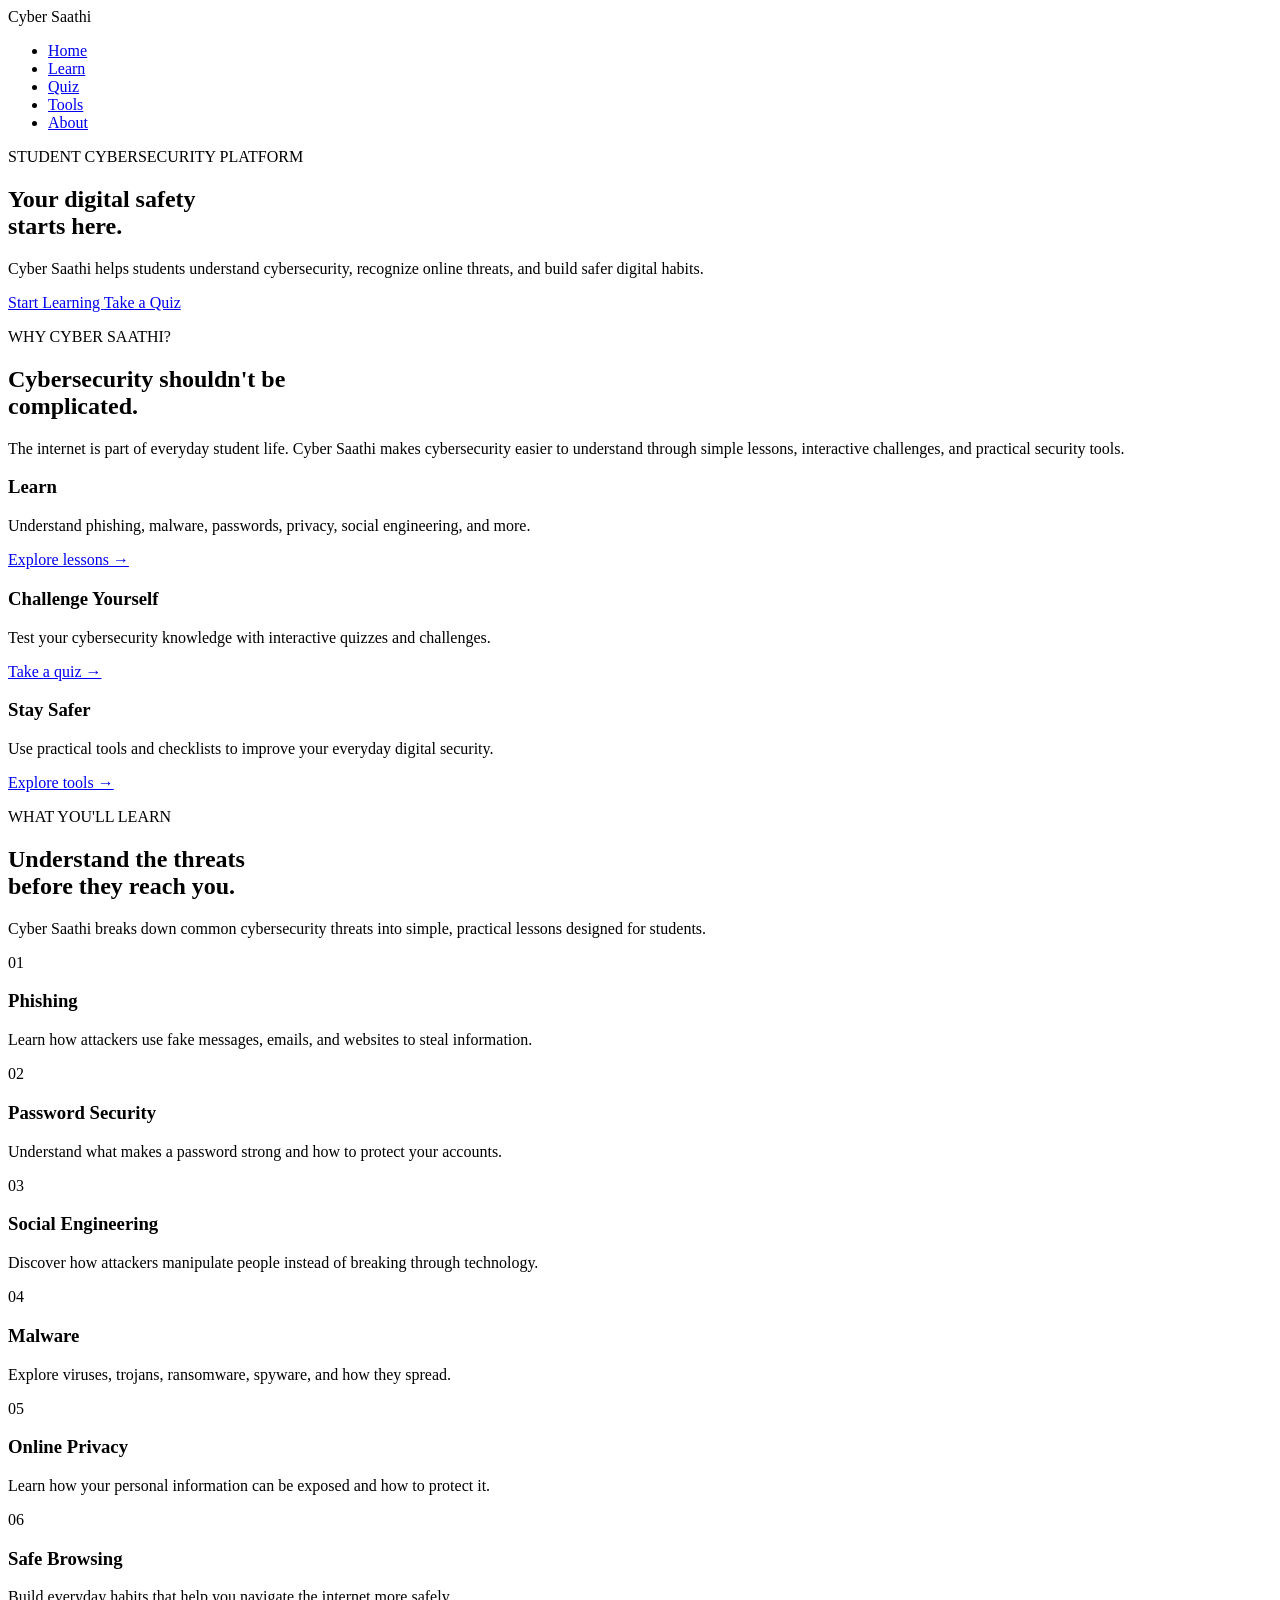
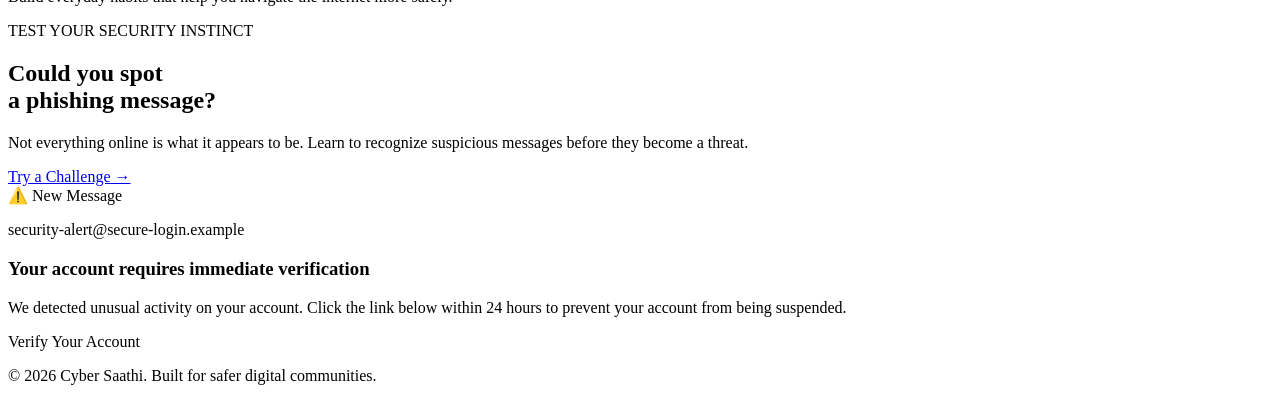
==== index.html @ 4c9f2c97 "Add files via upload" ====
<!DOCTYPE html>
<html lang="en">
<head>
    <meta charset="UTF-8">
    <meta name="viewport" content="width=device-width, initial-scale=1.0">

    <title>Cyber Saathi | Learn. Protect. Connect.</title>

    <link rel="stylesheet" href="css/style.css">
</head>

<body>

    <!-- Navigation -->
    <header>
        <nav>
            <div class="logo">Cyber Saathi</div>

            <ul>
                <li><a href="index.html">Home</a></li>
                <li><a href="learn.html">Learn</a></li>
                <li><a href="quiz.html">Quiz</a></li>
                <li><a href="tools.html">Tools</a></li>
                <li><a href="about.html">About</a></li>
            </ul>
        </nav>
    </header>


    <!-- Hero Section -->
    <main>

        <section class="hero">

            <div class="hero-content">

                <p class="eyebrow">STUDENT CYBERSECURITY PLATFORM</p>

                <h1>
                    Your digital safety<br>
                    starts <span>here.</span>
                </h1>

                <p class="hero-text">
                    Cyber Saathi helps students understand cybersecurity,
                    recognize online threats, and build safer digital habits.
                </p>

                <div class="hero-buttons">
                    <a href="learn.html" class="btn primary-btn">
                        Start Learning
                    </a>

                    <a href="quiz.html" class="btn secondary-btn">
                        Take a Quiz
                    </a>
                </div>

            </div>

        </section>


        <!-- Introduction -->
        <section class="intro">

            <p class="section-label">WHY CYBER SAATHI?</p>

            <h2>
                Cybersecurity shouldn't be<br>
                complicated.
            </h2>

            <p>
                The internet is part of everyday student life.
                Cyber Saathi makes cybersecurity easier to understand
                through simple lessons, interactive challenges, and
                practical security tools.
            </p>

        </section>


        <!-- Feature Cards -->
        <section class="features">

            <div class="feature-card">
                <h3>Learn</h3>
                <p>
                    Understand phishing, malware, passwords,
                    privacy, social engineering, and more.
                </p>
                <a href="learn.html">Explore lessons →</a>
            </div>

            <div class="feature-card">
                <h3>Challenge Yourself</h3>
                <p>
                    Test your cybersecurity knowledge with
                    interactive quizzes and challenges.
                </p>
                <a href="quiz.html">Take a quiz →</a>
            </div>

            <div class="feature-card">
                <h3>Stay Safer</h3>
                <p>
                    Use practical tools and checklists to
                    improve your everyday digital security.
                </p>
                <a href="tools.html">Explore tools →</a>
            </div>

        </section>
                <!-- What You'll Learn -->
        <section class="learning-section">

            <div class="learning-heading">
                <p class="section-label">WHAT YOU'LL LEARN</p>

                <h2>
                    Understand the threats<br>
                    before they reach you.
                </h2>

                <p>
                    Cyber Saathi breaks down common cybersecurity
                    threats into simple, practical lessons designed
                    for students.
                </p>
            </div>


            <div class="learning-grid">

                <div class="learning-card">
                    <span>01</span>
                    <h3>Phishing</h3>
                    <p>
                        Learn how attackers use fake messages,
                        emails, and websites to steal information.
                    </p>
                </div>

                <div class="learning-card">
                    <span>02</span>
                    <h3>Password Security</h3>
                    <p>
                        Understand what makes a password strong
                        and how to protect your accounts.
                    </p>
                </div>

                <div class="learning-card">
                    <span>03</span>
                    <h3>Social Engineering</h3>
                    <p>
                        Discover how attackers manipulate people
                        instead of breaking through technology.
                    </p>
                </div>

                <div class="learning-card">
                    <span>04</span>
                    <h3>Malware</h3>
                    <p>
                        Explore viruses, trojans, ransomware,
                        spyware, and how they spread.
                    </p>
                </div>

                <div class="learning-card">
                    <span>05</span>
                    <h3>Online Privacy</h3>
                    <p>
                        Learn how your personal information can
                        be exposed and how to protect it.
                    </p>
                </div>

                <div class="learning-card">
                    <span>06</span>
                    <h3>Safe Browsing</h3>
                    <p>
                        Build everyday habits that help you
                        navigate the internet more safely.
                    </p>
                </div>

            </div>

        </section>
                <!-- Security Challenge Preview -->
        <section class="challenge-section">

            <div class="challenge-content">

                <p class="section-label">TEST YOUR SECURITY INSTINCT</p>

                <h2>
                    Could you spot<br>
                    a phishing message?
                </h2>

                <p>
                    Not everything online is what it appears to be.
                    Learn to recognize suspicious messages before
                    they become a threat.
                </p>

                <a href="quiz.html" class="btn primary-btn">
                    Try a Challenge →
                </a>

            </div>


            <div class="message-card">

                <div class="message-header">
                    <span>⚠️</span>
                    <span>New Message</span>
                </div>

                <div class="message-body">

                    <p class="message-sender">
                        security-alert@secure-login.example
                    </p>

                    <h3>
                        Your account requires immediate verification
                    </h3>

                    <p>
                        We detected unusual activity on your account.
                        Click the link below within 24 hours to prevent
                        your account from being suspended.
                    </p>

                    <div class="fake-link">
                        Verify Your Account
                    </div>

                </div>

            </div>

        </section>

    </main>


    <!-- Footer -->
    <footer>
        <p>© 2026 Cyber Saathi. Built for safer digital communities.</p>
    </footer>

</body>
</html>
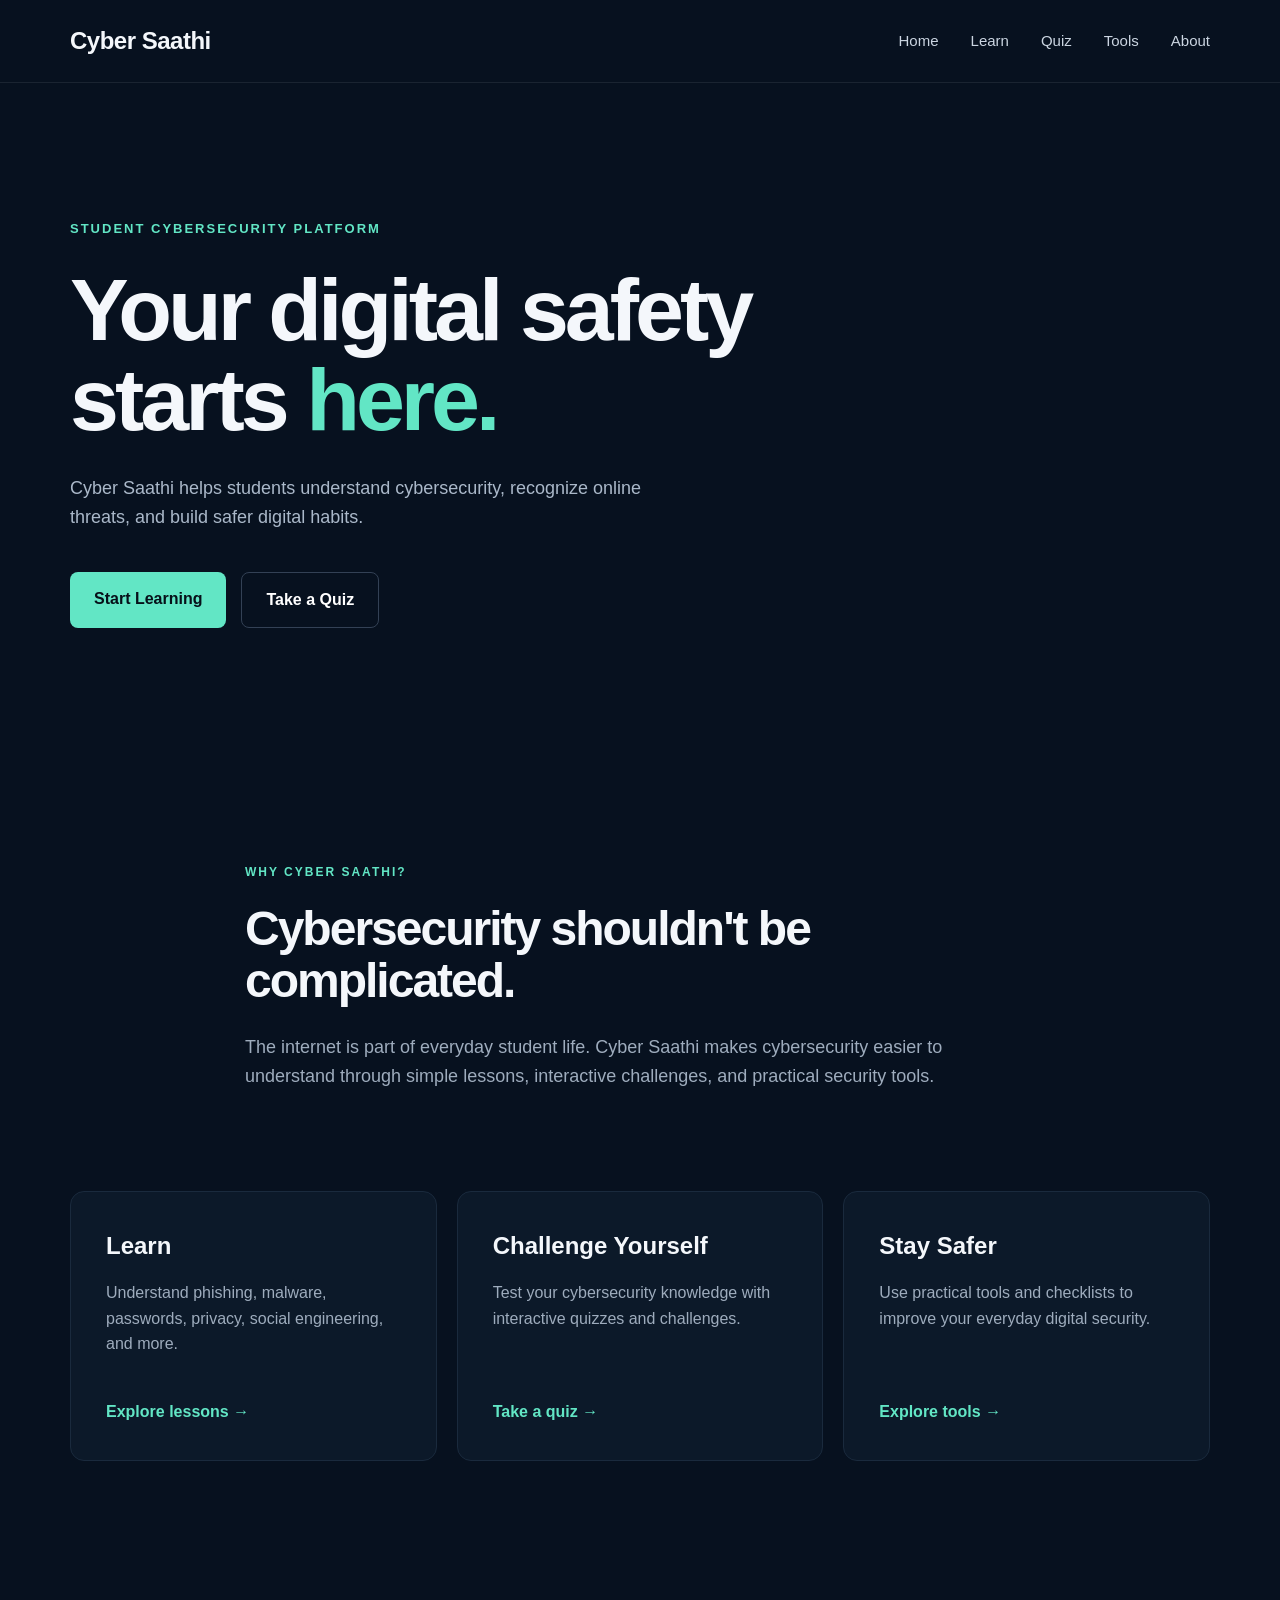
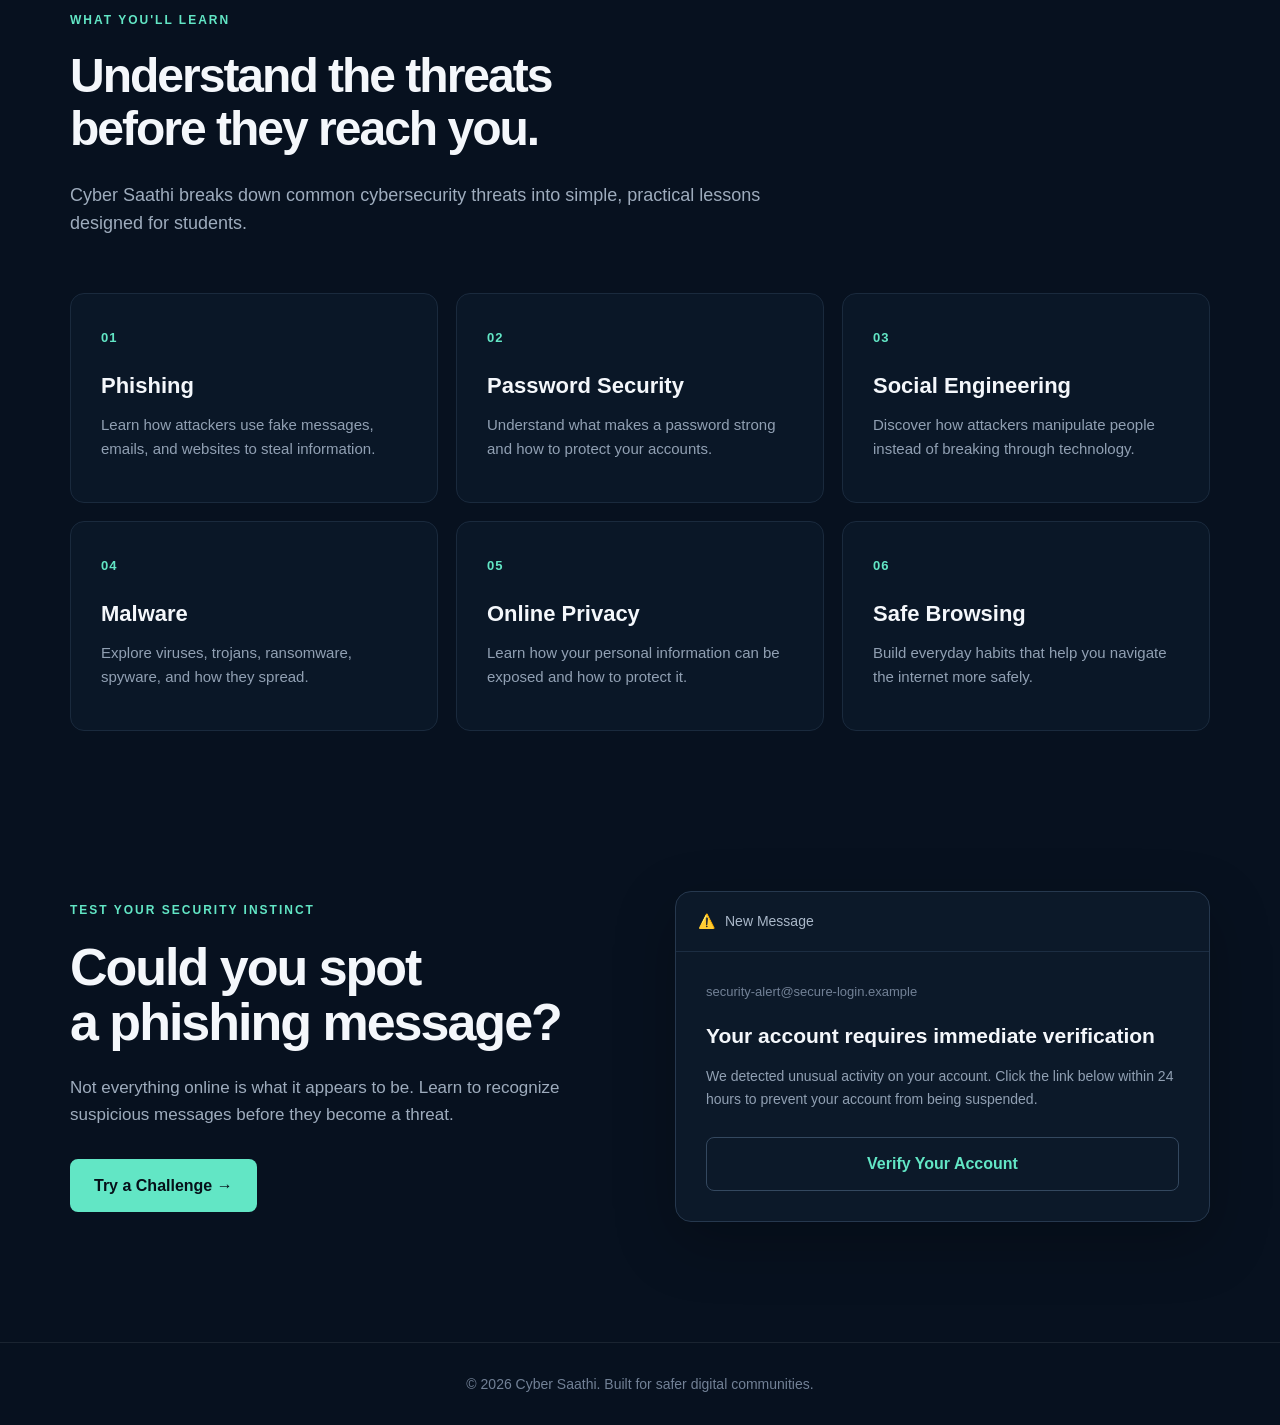
==== commit 920107e8: "Fix HTML encoding issues in index.html" ====
--- a/index.html
+++ b/index.html
@@ -6,7 +6,7 @@
 
     <title>Cyber Saathi | Learn. Protect. Connect.</title>
 
-    <link rel="stylesheet" href="css/style.css">
+    <link rel="stylesheet" href="style.css">
 </head>
 
 <body>
@@ -257,4 +257,4 @@
     </footer>
 
 </body>
-</html>+</html>
--- a/style.css
+++ b/style.css
@@ -0,0 +1,2352 @@
+/* ========================================
+   CYBER SAATHI - MAIN STYLES
+   ======================================== */
+
+/* ---------- General ---------- */
+
+* {
+    margin: 0;
+    padding: 0;
+    box-sizing: border-box;
+}
+
+html {
+    scroll-behavior: smooth;
+}
+
+body {
+    font-family: Arial, Helvetica, sans-serif;
+    background: #07111f;
+    color: #f4f7fb;
+    line-height: 1.6;
+}
+
+
+/* ---------- Navigation ---------- */
+
+header {
+    width: 100%;
+    border-bottom: 1px solid rgba(255, 255, 255, 0.08);
+}
+
+nav {
+    max-width: 1200px;
+    margin: auto;
+    padding: 22px 30px;
+
+    display: flex;
+    justify-content: space-between;
+    align-items: center;
+}
+
+.logo {
+    font-size: 24px;
+    font-weight: 700;
+    letter-spacing: -0.5px;
+}
+
+nav ul {
+    list-style: none;
+    display: flex;
+    gap: 32px;
+}
+
+nav a {
+    color: #cbd5e1;
+    text-decoration: none;
+    font-size: 15px;
+    transition: 0.3s;
+}
+
+nav a:hover {
+    color: #ffffff;
+}
+
+
+/* ---------- Hero ---------- */
+
+.hero {
+    min-height: 680px;
+
+    display: flex;
+    align-items: center;
+
+    max-width: 1200px;
+    margin: auto;
+    padding: 80px 30px;
+}
+
+.hero-content {
+    max-width: 760px;
+}
+
+.eyebrow {
+    color: #62e6c5;
+    font-size: 13px;
+    font-weight: 700;
+    letter-spacing: 2px;
+    margin-bottom: 25px;
+}
+
+.hero h1 {
+    font-size: clamp(52px, 7vw, 88px);
+    line-height: 1.02;
+    letter-spacing: -4px;
+    margin-bottom: 30px;
+}
+
+.hero h1 span {
+    color: #62e6c5;
+}
+
+.hero-text {
+    max-width: 600px;
+    color: #aab8c9;
+    font-size: 18px;
+    margin-bottom: 40px;
+}
+
+
+/* ---------- Buttons ---------- */
+
+.hero-buttons {
+    display: flex;
+    gap: 15px;
+    flex-wrap: wrap;
+}
+
+.btn {
+    display: inline-block;
+    padding: 14px 24px;
+    border-radius: 8px;
+
+    text-decoration: none;
+    font-weight: 600;
+    transition: 0.3s;
+}
+
+.primary-btn {
+    background: #62e6c5;
+    color: #061019;
+}
+
+.primary-btn:hover {
+    transform: translateY(-2px);
+    opacity: 0.9;
+}
+
+.secondary-btn {
+    border: 1px solid #334155;
+    color: #ffffff;
+}
+
+.secondary-btn:hover {
+    background: #101e31;
+}
+
+
+/* ---------- Introduction ---------- */
+
+.intro {
+    max-width: 850px;
+    margin: auto;
+    padding: 100px 30px 70px;
+}
+
+.section-label {
+    color: #62e6c5;
+    font-size: 12px;
+    font-weight: 700;
+    letter-spacing: 2px;
+    margin-bottom: 20px;
+}
+
+.intro h2 {
+    font-size: 48px;
+    line-height: 1.1;
+    letter-spacing: -2px;
+    margin-bottom: 25px;
+}
+
+.intro > p:last-child {
+    color: #9eacbd;
+    font-size: 18px;
+    max-width: 700px;
+}
+
+
+/* ---------- Feature Cards ---------- */
+
+.features {
+    max-width: 1200px;
+    margin: auto;
+    padding: 30px 30px 110px;
+
+    display: grid;
+    grid-template-columns: repeat(3, 1fr);
+    gap: 20px;
+}
+
+.feature-card {
+    background: #0c1929;
+    border: 1px solid #1a2a3d;
+
+    padding: 35px;
+    min-height: 270px;
+
+    border-radius: 14px;
+
+    display: flex;
+    flex-direction: column;
+}
+
+.feature-card h3 {
+    font-size: 24px;
+    margin-bottom: 15px;
+}
+
+.feature-card p {
+    color: #9eacbd;
+    margin-bottom: 25px;
+}
+
+.feature-card a {
+    color: #62e6c5;
+    text-decoration: none;
+    font-weight: 600;
+
+    margin-top: auto;
+}
+
+.feature-card:hover {
+    border-color: #62e6c5;
+    transform: translateY(-4px);
+    transition: 0.3s;
+}
+
+
+/* ---------- Footer ---------- */
+
+footer {
+    border-top: 1px solid rgba(255, 255, 255, 0.08);
+
+    text-align: center;
+
+    padding: 30px;
+
+    color: #728196;
+    font-size: 14px;
+}
+
+
+/* ---------- Mobile ---------- */
+
+@media (max-width: 800px) {
+
+    nav {
+        flex-direction: column;
+        gap: 20px;
+    }
+
+    nav ul {
+        gap: 18px;
+        flex-wrap: wrap;
+        justify-content: center;
+    }
+
+    .hero {
+        min-height: auto;
+        padding-top: 90px;
+        padding-bottom: 90px;
+    }
+
+    .hero h1 {
+        font-size: 55px;
+        letter-spacing: -2px;
+    }
+
+    .features {
+        grid-template-columns: 1fr;
+    }
+
+    .intro h2 {
+        font-size: 38px;
+    }
+}
+/* ---------- What You'll Learn ---------- */
+
+.learning-section {
+    max-width: 1200px;
+    margin: auto;
+    padding: 40px 30px 120px;
+}
+
+.learning-heading {
+    max-width: 700px;
+    margin-bottom: 55px;
+}
+
+.learning-heading h2 {
+    font-size: 48px;
+    line-height: 1.1;
+    letter-spacing: -2px;
+    margin-bottom: 25px;
+}
+
+.learning-heading > p:last-child {
+    color: #9eacbd;
+    font-size: 18px;
+}
+
+.learning-grid {
+    display: grid;
+    grid-template-columns: repeat(3, 1fr);
+    gap: 18px;
+}
+
+.learning-card {
+    padding: 30px;
+
+    background: #0a1727;
+    border: 1px solid #1a2a3d;
+    border-radius: 14px;
+
+    min-height: 210px;
+
+    transition: 0.3s;
+}
+
+.learning-card:hover {
+    transform: translateY(-4px);
+    border-color: #62e6c5;
+}
+
+.learning-card span {
+    color: #62e6c5;
+    font-size: 13px;
+    font-weight: 700;
+    letter-spacing: 1px;
+}
+
+.learning-card h3 {
+    font-size: 22px;
+    margin: 18px 0 10px;
+}
+
+.learning-card p {
+    color: #91a0b3;
+    font-size: 15px;
+}
+
+
+/* ---------- Learning Cards Mobile ---------- */
+
+@media (max-width: 800px) {
+
+    .learning-grid {
+        grid-template-columns: 1fr;
+    }
+
+    .learning-heading h2 {
+        font-size: 38px;
+    }
+
+}
+/* ---------- Security Challenge ---------- */
+
+.challenge-section {
+    max-width: 1200px;
+    margin: auto;
+    padding: 40px 30px 120px;
+
+    display: grid;
+    grid-template-columns: 1fr 1fr;
+    gap: 70px;
+
+    align-items: center;
+}
+
+.challenge-content {
+    max-width: 520px;
+}
+
+.challenge-content h2 {
+    font-size: 52px;
+    line-height: 1.05;
+    letter-spacing: -2px;
+    margin-bottom: 25px;
+}
+
+.challenge-content > p:not(.section-label) {
+    color: #9eacbd;
+    font-size: 17px;
+    margin-bottom: 30px;
+}
+
+
+/* Fake message */
+
+.message-card {
+    background: #0c1929;
+    border: 1px solid #26384e;
+    border-radius: 16px;
+
+    overflow: hidden;
+
+    box-shadow: 0 20px 60px rgba(0, 0, 0, 0.25);
+}
+
+.message-header {
+    padding: 18px 22px;
+
+    display: flex;
+    gap: 10px;
+    align-items: center;
+
+    border-bottom: 1px solid #1c2d42;
+
+    color: #aab8c9;
+    font-size: 14px;
+}
+
+.message-body {
+    padding: 30px;
+}
+
+.message-sender {
+    color: #728196;
+    font-size: 13px;
+    margin-bottom: 20px;
+}
+
+.message-body h3 {
+    font-size: 21px;
+    line-height: 1.3;
+    margin-bottom: 15px;
+}
+
+.message-body > p:not(.message-sender) {
+    color: #91a0b3;
+    font-size: 14px;
+    line-height: 1.7;
+}
+
+.fake-link {
+    margin-top: 25px;
+
+    padding: 13px 18px;
+
+    border: 1px solid #34485f;
+    border-radius: 8px;
+
+    color: #62e6c5;
+    text-align: center;
+    font-weight: 600;
+}
+
+
+/* ---------- Challenge Mobile ---------- */
+
+@media (max-width: 800px) {
+
+    .challenge-section {
+        grid-template-columns: 1fr;
+        gap: 40px;
+    }
+
+    .challenge-content h2 {
+        font-size: 40px;
+    }
+
+}
+/* ========================================
+   LEARN PAGE
+   ======================================== */
+
+.learn-hero {
+    max-width: 1000px;
+    margin: auto;
+    padding: 110px 30px 80px;
+}
+
+.learn-hero h1 {
+    font-size: clamp(55px, 7vw, 82px);
+    line-height: 1.02;
+    letter-spacing: -4px;
+    margin-bottom: 30px;
+}
+
+.learn-hero h1 span {
+    color: #62e6c5;
+}
+
+.learn-hero > p:last-child {
+    max-width: 650px;
+    color: #aab8c9;
+    font-size: 19px;
+}
+
+
+/* ---------- Topic Navigation ---------- */
+
+.topic-navigation {
+    max-width: 1000px;
+    margin: auto;
+    padding: 0 30px 80px;
+
+    display: flex;
+    flex-wrap: wrap;
+    gap: 10px;
+}
+
+.topic-navigation a {
+    text-decoration: none;
+    color: #aab8c9;
+
+    border: 1px solid #26384e;
+    border-radius: 50px;
+
+    padding: 10px 17px;
+
+    font-size: 14px;
+
+    transition: 0.3s;
+}
+
+.topic-navigation a:hover {
+    color: #62e6c5;
+    border-color: #62e6c5;
+}
+
+
+/* ---------- Lessons ---------- */
+
+.lesson {
+    max-width: 1000px;
+    margin: auto;
+
+    padding: 90px 30px;
+
+    display: grid;
+    grid-template-columns: 90px 1fr;
+
+    gap: 40px;
+
+    border-top: 1px solid rgba(255, 255, 255, 0.08);
+}
+
+.lesson-number {
+    color: #62e6c5;
+
+    font-size: 14px;
+    font-weight: 700;
+
+    padding-top: 8px;
+}
+
+.lesson-content {
+    max-width: 700px;
+}
+
+.lesson-content h2 {
+    font-size: 52px;
+    line-height: 1.05;
+    letter-spacing: -2px;
+
+    margin-bottom: 25px;
+}
+
+.lesson-intro {
+    color: #d0d9e4;
+    font-size: 19px;
+    line-height: 1.7;
+
+    margin-bottom: 35px;
+}
+
+.lesson-content h3 {
+    font-size: 21px;
+    margin-bottom: 12px;
+}
+
+.lesson-content > p:not(.section-label):not(.lesson-intro) {
+    color: #91a0b3;
+    font-size: 16px;
+    line-height: 1.8;
+
+    margin-bottom: 30px;
+}
+
+
+/* ---------- Saathi Tip ---------- */
+
+.warning-box {
+    background: #0c1929;
+
+    border: 1px solid #26384e;
+    border-left: 3px solid #62e6c5;
+
+    border-radius: 10px;
+
+    padding: 22px 25px;
+
+    margin-top: 25px;
+}
+
+.warning-box strong {
+    display: block;
+
+    color: #62e6c5;
+
+    margin-bottom: 8px;
+}
+
+.warning-box p {
+    color: #aab8c9;
+
+    font-size: 15px;
+    line-height: 1.7;
+}
+
+
+/* ---------- Learn CTA ---------- */
+
+.learn-cta {
+    max-width: 1000px;
+    margin: auto;
+
+    padding: 120px 30px;
+
+    text-align: center;
+}
+
+.learn-cta h2 {
+    font-size: 52px;
+    line-height: 1.05;
+    letter-spacing: -2px;
+
+    margin-bottom: 25px;
+}
+
+.learn-cta > p:not(.section-label) {
+    color: #9eacbd;
+    font-size: 17px;
+
+    max-width: 550px;
+    margin: 0 auto 30px;
+}
+
+
+/* ---------- Learn Page Mobile ---------- */
+
+@media (max-width: 800px) {
+
+    .learn-hero {
+        padding-top: 80px;
+    }
+
+    .learn-hero h1 {
+        font-size: 55px;
+        letter-spacing: -2px;
+    }
+
+    .lesson {
+        grid-template-columns: 1fr;
+        gap: 10px;
+
+        padding-top: 70px;
+        padding-bottom: 70px;
+    }
+
+    .lesson-number {
+        padding-top: 0;
+    }
+
+    .lesson-content h2 {
+        font-size: 40px;
+    }
+
+    .learn-cta h2 {
+        font-size: 40px;
+    }
+
+}
+/* ========================================
+   PHISHING INTERACTIVE CHALLENGE
+   ======================================== */
+
+.phishing-challenge {
+    max-width: 1000px;
+    margin: auto;
+    padding: 100px 30px;
+
+    border-top: 1px solid rgba(255, 255, 255, 0.08);
+}
+
+.challenge-heading {
+    max-width: 650px;
+    margin-bottom: 45px;
+}
+
+.challenge-heading h2 {
+    font-size: 52px;
+    line-height: 1.05;
+    letter-spacing: -2px;
+    margin-bottom: 20px;
+}
+
+.challenge-heading > p:not(.section-label) {
+    color: #9eacbd;
+    font-size: 17px;
+}
+
+
+/* ---------- Fake Email ---------- */
+
+.phishing-message {
+    max-width: 700px;
+    margin: auto;
+
+    background: #0c1929;
+    border: 1px solid #26384e;
+    border-radius: 14px;
+
+    overflow: hidden;
+
+    box-shadow: 0 20px 50px rgba(0, 0, 0, 0.25);
+}
+
+.phishing-topbar {
+    padding: 18px 22px;
+
+    display: flex;
+    align-items: center;
+    gap: 10px;
+
+    border-bottom: 1px solid #1c2d42;
+
+    color: #aab8c9;
+    font-size: 14px;
+}
+
+.phishing-body {
+    padding: 35px;
+}
+
+.phishing-sender {
+    color: #728196;
+    font-size: 14px;
+
+    margin-bottom: 25px;
+}
+
+.phishing-sender strong {
+    color: #cbd5e1;
+}
+
+.phishing-body h3 {
+    font-size: 23px;
+    line-height: 1.3;
+
+    margin-bottom: 25px;
+}
+
+.phishing-body p {
+    color: #9eacbd;
+    font-size: 15px;
+    line-height: 1.7;
+
+    margin-bottom: 18px;
+}
+
+
+/* ---------- Fake Link ---------- */
+
+.phishing-link {
+    width: 100%;
+
+    padding: 14px 20px;
+
+    margin: 15px 0 25px;
+
+    background: transparent;
+
+    border: 1px solid #34485f;
+    border-radius: 8px;
+
+    color: #62e6c5;
+
+    font-size: 15px;
+    font-weight: 600;
+
+    cursor: pointer;
+
+    transition: 0.3s;
+}
+
+.phishing-link:hover {
+    background: #102338;
+    border-color: #62e6c5;
+}
+
+
+/* ---------- Feedback ---------- */
+
+.phishing-feedback {
+    max-width: 700px;
+    margin: 20px auto 0;
+
+    padding: 18px 22px;
+
+    border-radius: 10px;
+
+    background: #0a1727;
+    border: 1px solid #26384e;
+
+    color: #9eacbd;
+
+    font-size: 14px;
+}
+
+.phishing-feedback.success {
+    border-color: #62e6c5;
+}
+
+.phishing-feedback strong {
+    color: #62e6c5;
+}
+
+
+/* ---------- Mobile ---------- */
+
+@media (max-width: 800px) {
+
+    .challenge-heading h2 {
+        font-size: 40px;
+    }
+
+    .phishing-body {
+        padding: 25px;
+    }
+
+}
+/* ========================================
+   QUIZ PAGE
+   ======================================== */
+
+.quiz-hero {
+    max-width: 1000px;
+    margin: auto;
+    padding: 110px 30px 70px;
+}
+
+.quiz-hero h1 {
+    font-size: clamp(55px, 7vw, 82px);
+    line-height: 1.02;
+    letter-spacing: -4px;
+    margin-bottom: 30px;
+}
+
+.quiz-hero h1 span {
+    color: #62e6c5;
+}
+
+.quiz-hero > p:last-child {
+    max-width: 650px;
+    color: #aab8c9;
+    font-size: 19px;
+}
+
+
+/* ---------- Quiz Container ---------- */
+
+.quiz-container {
+    max-width: 850px;
+    margin: auto;
+    padding: 30px 30px 100px;
+}
+
+
+/* ---------- Progress ---------- */
+
+.quiz-progress {
+    margin-bottom: 25px;
+}
+
+#question-number {
+    display: block;
+    color: #728196;
+    font-size: 13px;
+    font-weight: 600;
+    margin-bottom: 10px;
+}
+
+.progress-track {
+    width: 100%;
+    height: 5px;
+
+    background: #17263a;
+    border
+    /* ========================================
+   QUIZ INTERACTION
+   ======================================== */
+
+.answer {
+    width: 100%;
+    padding: 18px 20px;
+    margin-bottom: 12px;
+
+    background: #0a1727;
+    border: 1px solid #26384e;
+    border-radius: 10px;
+
+    color: #d8e1eb;
+    text-align: left;
+
+    font-size: 15px;
+    line-height: 1.5;
+
+    cursor: pointer;
+    transition: 0.25s;
+}
+
+.answer:hover:not(:disabled) {
+    border-color: #62e6c5;
+    transform: translateX(4px);
+}
+
+.answer:disabled {
+    cursor: default;
+}
+
+
+/* ---------- Correct / Incorrect ---------- */
+
+.answer.correct {
+    border-color: #62e6c5;
+    background: #0d2728;
+}
+
+.answer.incorrect {
+    border-color: #8b5f68;
+    background: #24171d;
+}
+
+
+/* ---------- Feedback ---------- */
+
+.quiz-feedback {
+    display: none;
+
+    margin-top: 20px;
+    padding: 20px;
+
+    border-radius: 10px;
+
+    font-size: 14px;
+    line-height: 1.7;
+}
+
+.quiz-feedback.correct-feedback,
+.quiz-feedback.incorrect-feedback {
+    display: block;
+}
+
+.quiz-feedback strong {
+    display: block;
+    margin-bottom: 8px;
+}
+
+.quiz-feedback p {
+    color: #aab8c9;
+}
+
+
+/* ---------- Next Button ---------- */
+
+.next-button,
+.restart-button {
+    margin-top: 20px;
+
+    padding: 13px 22px;
+
+    background: #62e6c5;
+    color: #061019;
+
+    border: none;
+    border-radius: 8px;
+
+    font-size: 15px;
+    font-weight: 700;
+
+    cursor: pointer;
+
+    transition: 0.25s;
+}
+
+.next-button:hover,
+.restart-button:hover {
+    transform: translateY(-2px);
+    opacity: 0.9;
+}
+
+
+/* ---------- Results ---------- */
+
+.quiz-result {
+    display: none;
+
+    max-width: 850px;
+    margin: auto;
+
+    padding: 80px 30px 120px;
+
+    text-align: center;
+}
+
+.quiz-result.show {
+    display: block;
+}
+
+.quiz-result h2 {
+    font-size: 60px;
+    line-height: 1.05;
+    letter-spacing: -3px;
+
+    margin: 15px 0 20px;
+}
+
+.quiz-result > p:not(.section-label) {
+    color: #9eacbd;
+    font-size: 17px;
+}
+
+
+/* ---------- Quiz Mobile ---------- */
+
+@media (max-width: 800px) {
+
+    .quiz-hero {
+        padding-top: 80px;
+    }
+
+    .quiz-hero h1 {
+        font-size: 55px;
+        letter-spacing: -2px;
+    }
+
+    .quiz-result h2 {
+        font-size: 45px;
+    }
+
+}/* ========================================
+   TOOLS PAGE
+   ======================================== */
+
+.tools-hero {
+    max-width: 1000px;
+    margin: auto;
+
+    padding: 110px 30px 80px;
+}
+
+.tools-hero h1 {
+    font-size: clamp(55px, 7vw, 82px);
+
+    line-height: 1.02;
+
+    letter-spacing: -4px;
+
+    margin-bottom: 30px;
+}
+
+.tools-hero h1 span {
+    color: #62e6c5;
+}
+
+.tools-hero > p:last-child {
+    max-width: 650px;
+
+    color: #aab8c9;
+
+    font-size: 19px;
+
+    line-height: 1.7;
+}
+
+
+/* ========================================
+   TOOL SECTIONS
+   ======================================== */
+
+.tool-section {
+    max-width: 1000px;
+
+    margin: auto;
+
+    padding: 90px 30px;
+
+    display: grid;
+
+    grid-template-columns: 0.8fr 1.2fr;
+
+    gap: 70px;
+
+    align-items: start;
+
+    border-top: 1px solid rgba(255, 255, 255, 0.08);
+}
+
+.tool-intro {
+    max-width: 380px;
+}
+
+.tool-intro h2 {
+    font-size: 45px;
+
+    line-height: 1.05;
+
+    letter-spacing: -2px;
+
+    margin-bottom: 20px;
+}
+
+.tool-intro > p:not(.section-label) {
+    color: #9eacbd;
+
+    font-size: 16px;
+
+    line-height: 1.7;
+}
+
+
+/* ========================================
+   PASSWORD TOOL
+   ======================================== */
+
+.password-tool {
+    background: #0c1929;
+
+    border: 1px solid #26384e;
+
+    border-radius: 14px;
+
+    padding: 30px;
+
+    box-shadow: 0 20px 50px rgba(0, 0, 0, 0.2);
+}
+
+.password-tool label {
+    display: block;
+
+    color: #cbd5e1;
+
+    font-size: 14px;
+
+    font-weight: 600;
+
+    margin-bottom: 10px;
+}
+
+
+/* Password input */
+
+.password-input-wrapper {
+    display: flex;
+
+    gap: 10px;
+}
+
+.password-input-wrapper input {
+    flex: 1;
+
+    min-width: 0;
+
+    padding: 14px 16px;
+
+    background: #081522;
+
+    border: 1px solid #26384e;
+
+    border-radius: 8px;
+
+    outline: none;
+
+    color: #ffffff;
+
+    font-size: 15px;
+}
+
+.password-input-wrapper input:focus {
+    border-color: #62e6c5;
+}
+
+.password-input-wrapper input::placeholder {
+    color: #627286;
+}
+
+
+/* Show button */
+
+#toggle-password {
+    padding: 0 18px;
+
+    background: transparent;
+
+    border: 1px solid #34485f;
+
+    border-radius: 8px;
+
+    color: #62e6c5;
+
+    cursor: pointer;
+
+    font-weight: 600;
+
+    transition: 0.25s;
+}
+
+#toggle-password:hover {
+    border-color: #62e6c5;
+}
+
+
+/* Strength bar */
+
+.strength-track {
+    width: 100%;
+
+    height: 6px;
+
+    margin-top: 22px;
+
+    background: #17263a;
+
+    border-radius: 10px;
+
+    overflow: hidden;
+}
+
+.strength-bar {
+    width: 0%;
+
+    height: 100%;
+
+    background: #62e6c5;
+
+    transition: width 0.3s;
+}
+
+
+/* Strength title */
+
+#strength-title {
+    margin: 20px 0;
+
+    color: #d8e1eb;
+
+    font-size: 19px;
+}
+
+
+/* Password requirements */
+
+.password-checks {
+    display: grid;
+
+    gap: 12px;
+}
+
+.password-checks div {
+    color: #728196;
+
+    font-size: 14px;
+}
+
+.password-checks span {
+    display: inline-block;
+
+    width: 22px;
+
+    color: #728196;
+}
+
+.password-checks div.requirement-met {
+    color: #62e6c5;
+}
+
+.password-checks div.requirement-met span {
+    color: #62e6c5;
+}
+
+
+/* Privacy note */
+
+.privacy-note {
+    margin-top: 25px;
+
+    padding-top: 20px;
+
+    border-top: 1px solid #1c2d42;
+
+    color: #728196;
+
+    font-size: 12px;
+
+    line-height: 1.6;
+}
+
+
+/* ========================================
+   SAFETY CHECKLIST
+   ======================================== */
+
+.safety-checklist {
+    background: #0c1929;
+
+    border: 1px solid #26384e;
+
+    border-radius: 14px;
+
+    padding: 30px;
+}
+
+.check-item {
+    display: flex;
+
+    align-items: flex-start;
+
+    gap: 14px;
+
+    padding: 17px 0;
+
+    border-bottom: 1px solid #1c2d42;
+
+    color: #b7c3d1;
+
+    font-size: 14px;
+
+    line-height: 1.5;
+
+    cursor: pointer;
+}
+
+.check-item:last-of-type {
+    border-bottom: none;
+}
+
+.check-item input {
+    width: 18px;
+
+    height: 18px;
+
+    margin-top: 1px;
+
+    accent-color: #62e6c5;
+
+    cursor: pointer;
+
+    flex-shrink: 0;
+}
+
+.check-item span {
+    transition: 0.2s;
+}
+
+.check-item input:checked + span {
+    color: #62e6c5;
+}
+
+
+/* Safety score */
+
+.safety-score {
+    margin-top: 30px;
+
+    padding-top: 25px;
+
+    border-top: 1px solid #26384e;
+}
+
+.safety-score > p:first-child {
+    color: #728196;
+
+    font-size: 13px;
+
+    margin-bottom: 8px;
+}
+
+.safety-score h3 {
+    color: #62e6c5;
+
+    font-size: 48px;
+
+    margin-bottom: 15px;
+
+    letter-spacing: -2px;
+}
+
+.score-track {
+    width: 100%;
+
+    height: 6px;
+
+    background: #17263a;
+
+    border-radius: 10px;
+
+    overflow: hidden;
+}
+
+.score-bar {
+    width: 0%;
+
+    height: 100%;
+
+    background: #62e6c5;
+
+    transition: width 0.3s;
+}
+
+#score-message {
+    margin-top: 15px;
+
+    color: #91a0b3;
+
+    font-size: 14px;
+}
+
+
+/* ========================================
+   QUICK TIPS
+   ======================================== */
+
+.quick-tips {
+    max-width: 1000px;
+
+    margin: auto;
+
+    padding: 110px 30px 120px;
+}
+
+.quick-tips > h2 {
+    font-size: 52px;
+
+    line-height: 1.05;
+
+    letter-spacing: -2px;
+
+    margin-bottom: 50px;
+}
+
+.tips-grid {
+    display: grid;
+
+    grid-template-columns: repeat(3, 1fr);
+
+    gap: 18px;
+}
+
+.tip-card {
+    padding: 28px;
+
+    background: #0c1929;
+
+    border: 1px solid #26384e;
+
+    border-radius: 12px;
+
+    transition: 0.25s;
+}
+
+.tip-card:hover {
+    transform: translateY(-4px);
+
+    border-color: #62e6c5;
+}
+
+.tip-card > span {
+    color: #62e6c5;
+
+    font-size: 13px;
+
+    font-weight: 700;
+}
+
+.tip-card h3 {
+    margin: 25px 0 12px;
+
+    font-size: 20px;
+}
+
+.tip-card p {
+    color: #8f9daf;
+
+    font-size: 14px;
+
+    line-height: 1.7;
+}
+
+
+/* ========================================
+   TOOLS MOBILE
+   ======================================== */
+
+@media (max-width: 800px) {
+
+    .tools-hero {
+        padding-top: 80px;
+    }
+
+    .tools-hero h1 {
+        font-size: 55px;
+
+        letter-spacing: -2px;
+    }
+
+    .tool-section {
+        grid-template-columns: 1fr;
+
+        gap: 40px;
+
+        padding-top: 70px;
+
+        padding-bottom: 70px;
+    }
+
+    .tool-intro h2 {
+        font-size: 40px;
+    }
+
+    .password-input-wrapper {
+        flex-direction: column;
+    }
+
+    #toggle-password {
+        padding: 12px;
+    }
+
+    .quick-tips > h2 {
+        font-size: 40px;
+    }
+
+    .tips-grid {
+        grid-template-columns: 1fr;
+    }
+
+}
+/* ========================================
+   ABOUT PAGE
+   ======================================== */
+
+.about-hero {
+    max-width: 1000px;
+
+    margin: auto;
+
+    padding: 110px 30px 90px;
+}
+
+.about-hero h1 {
+    font-size: clamp(55px, 7vw, 82px);
+
+    line-height: 1.02;
+
+    letter-spacing: -4px;
+
+    margin-bottom: 30px;
+}
+
+.about-hero h1 span {
+    color: #62e6c5;
+}
+
+.about-hero > p:last-child {
+    max-width: 680px;
+
+    color: #aab8c9;
+
+    font-size: 19px;
+
+    line-height: 1.7;
+}
+
+
+/* ========================================
+   ABOUT SECTIONS
+   ======================================== */
+
+.about-section {
+    max-width: 1000px;
+
+    margin: auto;
+
+    padding: 100px 30px;
+
+    display: grid;
+
+    grid-template-columns: 0.7fr 1.3fr;
+
+    gap: 80px;
+
+    border-top: 1px solid rgba(255,255,255,0.08);
+}
+
+.about-content {
+    max-width: 680px;
+}
+
+.about-content h2 {
+    font-size: 48px;
+
+    line-height: 1.05;
+
+    letter-spacing: -2px;
+
+    margin-bottom: 30px;
+}
+
+.about-content p {
+    color: #9eacbd;
+
+    font-size: 16px;
+
+    line-height: 1.8;
+
+    margin-bottom: 20px;
+}
+
+
+/* ========================================
+   BELIEFS
+   ======================================== */
+
+.belief-section {
+    max-width: 1000px;
+
+    margin: auto;
+
+    padding: 110px 30px;
+
+    border-top: 1px solid rgba(255,255,255,0.08);
+}
+
+.belief-section > h2 {
+    font-size: 60px;
+
+    line-height: 1.05;
+
+    letter-spacing: -3px;
+
+    margin: 20px 0 55px;
+}
+
+.belief-section h2 span {
+    color: #62e6c5;
+}
+
+.belief-grid {
+    display: grid;
+
+    grid-template-columns: repeat(3, 1fr);
+
+    gap: 18px;
+}
+
+.belief-card {
+    padding: 30px;
+
+    background: #0c1929;
+
+    border: 1px solid #26384e;
+
+    border-radius: 12px;
+
+    transition: 0.25s;
+}
+
+.belief-card:hover {
+    transform: translateY(-4px);
+
+    border-color: #62e6c5;
+}
+
+.belief-card > span {
+    color: #62e6c5;
+
+    font-size: 13px;
+
+    font-weight: 700;
+}
+
+.belief-card h3 {
+    font-size: 22px;
+
+    margin: 28px 0 12px;
+}
+
+.belief-card p {
+    color: #8f9daf;
+
+    font-size: 14px;
+
+    line-height: 1.7;
+}
+
+
+/* ========================================
+   TOPIC LIST
+   ======================================== */
+
+.topic-list {
+    margin-top: 40px;
+
+    border-top: 1px solid #26384e;
+}
+
+.topic-item {
+    display: flex;
+
+    gap: 25px;
+
+    padding: 25px 0;
+
+    border-bottom: 1px solid #26384e;
+}
+
+.topic-item > span {
+    color: #62e6c5;
+
+    font-size: 13px;
+
+    font-weight: 700;
+
+    padding-top: 4px;
+}
+
+.topic-item h3 {
+    margin-bottom: 7px;
+
+    font-size: 18px;
+}
+
+.topic-item p {
+    margin: 0;
+
+    font-size: 14px;
+}
+
+
+/* ========================================
+   CREATOR
+   ======================================== */
+
+.creator-section {
+    max-width: 1000px;
+
+    margin: auto;
+
+    padding: 110px 30px;
+
+    border-top: 1px solid rgba(255,255,255,0.08);
+}
+
+.creator-content {
+    max-width: 760px;
+}
+
+.creator-content h2 {
+    font-size: 60px;
+
+    line-height: 1.05;
+
+    letter-spacing: -3px;
+
+    margin: 20px 0 35px;
+}
+
+.creator-content h2 span {
+    color: #62e6c5;
+}
+
+.creator-content p:not(.section-label) {
+    max-width: 650px;
+
+    color: #9eacbd;
+
+    font-size: 16px;
+
+    line-height: 1.8;
+
+    margin-bottom: 20px;
+}
+
+
+/* ========================================
+   ABOUT CTA
+   ======================================== */
+
+.about-cta {
+    max-width: 1000px;
+
+    margin: auto;
+
+    padding: 110px 30px 130px;
+
+    text-align: center;
+
+    border-top: 1px solid rgba(255,255,255,0.08);
+}
+
+.about-cta h2 {
+    font-size: 58px;
+
+    line-height: 1.05;
+
+    letter-spacing: -3px;
+
+    margin: 20px auto 40px;
+}
+
+.cta-buttons {
+    display: flex;
+
+    justify-content: center;
+
+    gap: 12px;
+}
+
+.primary-button,
+.secondary-button {
+    display: inline-block;
+
+    padding: 14px 24px;
+
+    border-radius: 8px;
+
+    text-decoration: none;
+
+    font-size: 14px;
+
+    font-weight: 700;
+
+    transition: 0.25s;
+}
+
+.primary-button {
+    background: #62e6c5;
+
+    color: #061019;
+}
+
+.secondary-button {
+    border: 1px solid #34485f;
+
+    color: #d8e1eb;
+}
+
+.primary-button:hover,
+.secondary-button:hover {
+    transform: translateY(-2px);
+}
+
+
+/* ========================================
+   ABOUT MOBILE
+   ======================================== */
+
+@media (max-width: 800px) {
+
+    .about-hero {
+        padding-top: 80px;
+    }
+
+    .about-hero h1 {
+        font-size: 55px;
+
+        letter-spacing: -2px;
+    }
+
+    .about-section {
+        grid-template-columns: 1fr;
+
+        gap: 35px;
+
+        padding-top: 70px;
+
+        padding-bottom: 70px;
+    }
+
+    .about-content h2 {
+        font-size: 40px;
+    }
+
+    .belief-section > h2 {
+        font-size: 45px;
+
+        letter-spacing: -2px;
+    }
+
+    .belief-grid {
+        grid-template-columns: 1fr;
+    }
+
+    .creator-content h2 {
+        font-size: 45px;
+
+        letter-spacing: -2px;
+    }
+
+    .about-cta h2 {
+        font-size: 45px;
+
+        letter-spacing: -2px;
+    }
+
+    .cta-buttons {
+        flex-direction: column;
+
+        align-items: stretch;
+    }
+
+}
+/* ========================================
+   CYBER SAATHI — FINAL POLISH
+   DAY 5
+   ======================================== */
+
+
+/* Smooth scrolling */
+
+html {
+    scroll-behavior: smooth;
+}
+
+
+/* Better text selection */
+
+::selection {
+    background: #62e6c5;
+    color: #061019;
+}
+
+
+/* ========================================
+   GLOBAL LINKS
+   ======================================== */
+
+a {
+    transition:
+        color 0.25s ease,
+        background 0.25s ease,
+        border-color 0.25s ease,
+        transform 0.25s ease;
+}
+
+
+/* ========================================
+   NAVIGATION POLISH
+   ======================================== */
+
+header {
+    position: sticky;
+
+    top: 0;
+
+    z-index: 1000;
+
+    backdrop-filter: blur(14px);
+
+    -webkit-backdrop-filter: blur(14px);
+
+    background: rgba(6, 16, 25, 0.88);
+
+    border-bottom: 1px solid rgba(255, 255, 255, 0.07);
+}
+
+
+nav ul li a {
+    position: relative;
+}
+
+
+nav ul li a::after {
+    content: "";
+
+    position: absolute;
+
+    left: 0;
+
+    bottom: -7px;
+
+    width: 0;
+
+    height: 2px;
+
+    background: #62e6c5;
+
+    transition: width 0.25s ease;
+}
+
+
+nav ul li a:hover::after {
+    width: 100%;
+}
+
+
+/* ========================================
+   SECTION LABELS
+   ======================================== */
+
+.section-label {
+    letter-spacing: 2px;
+
+    font-size: 11px;
+
+    font-weight: 700;
+
+    color: #62e6c5;
+
+    text-transform: uppercase;
+}
+
+
+/* ========================================
+   GENERAL HOVER EFFECT
+   ======================================== */
+
+button,
+.primary-button,
+.secondary-button {
+    cursor: pointer;
+}
+
+
+/* ========================================
+   FOOTER POLISH
+   ======================================== */
+
+footer {
+    padding: 35px 30px;
+
+    text-align: center;
+
+    border-top: 1px solid rgba(255, 255, 255, 0.08);
+
+    color: #64748b;
+
+    font-size: 13px;
+}
+
+
+/* ========================================
+   ACCESSIBILITY
+   ======================================== */
+
+a:focus-visible,
+button:focus-visible,
+input:focus-visible {
+    outline: 2px solid #62e6c5;
+
+    outline-offset: 3px;
+}
+
+
+/* ========================================
+   MOBILE NAVIGATION
+   ======================================== */
+
+@media (max-width: 700px) {
+
+    header {
+        padding: 0;
+    }
+
+    nav {
+        flex-direction: column;
+        gap: 12px;
+        padding: 16px 20px;
+    }
+
+    nav ul {
+        width: 100%;
+        display: flex;
+        flex-wrap: wrap;
+        justify-content: center;
+        gap: 10px 18px;
+    }
+
+    nav ul li a {
+        font-size: 13px;
+        white-space: nowrap;
+    }
+
+    .logo {
+        font-size: 19px;
+    }
+
+}
+
+
+/* ========================================
+   VERY SMALL SCREENS
+   ======================================== */
+
+@media (max-width: 480px) {
+
+    nav {
+        flex-direction: column;
+
+        gap: 15px;
+
+        padding-top: 15px;
+
+        padding-bottom: 15px;
+    }
+
+    nav ul {
+        flex-wrap: wrap;
+
+        justify-content: center;
+    }
+
+}
+/* ========================================
+   FINAL MOBILE SPACING FIX
+   TOOLS + ABOUT
+   ======================================== */
+
+@media (max-width: 700px) {
+
+    /* ---------- TOOLS PAGE ---------- */
+
+    .tools-hero {
+        padding: 65px 20px 50px;
+    }
+
+    .tools-hero h1 {
+        font-size: 46px;
+        line-height: 1.05;
+        letter-spacing: -2px;
+        margin-bottom: 22px;
+    }
+
+    .tools-hero > p:last-child {
+        font-size: 16px;
+        line-height: 1.6;
+    }
+
+    .tool-section {
+        padding: 60px 20px;
+        gap: 30px;
+    }
+
+    .tool-intro h2 {
+        font-size: 36px;
+        line-height: 1.08;
+        letter-spacing: -1px;
+        margin-bottom: 16px;
+    }
+
+    .tool-intro > p:not(.section-label) {
+        font-size: 15px;
+        line-height: 1.65;
+    }
+
+    .password-tool,
+    .safety-checklist {
+        padding: 22px;
+    }
+
+    .password-input-wrapper {
+        flex-direction: column;
+    }
+
+    #toggle-password {
+        min-height: 44px;
+    }
+
+    .quick-tips {
+        padding: 70px 20px 80px;
+    }
+
+    .quick-tips > h2 {
+        font-size: 40px;
+        line-height: 1.08;
+        letter-spacing: -1px;
+        margin-bottom: 35px;
+    }
+
+    .tips-grid {
+        grid-template-columns: 1fr;
+        gap: 14px;
+    }
+
+
+    /* ---------- ABOUT PAGE ---------- */
+
+    .about-hero {
+        padding: 65px 20px 55px;
+    }
+
+    .about-hero h1 {
+        font-size: 46px;
+        line-height: 1.05;
+        letter-spacing: -2px;
+        margin-bottom: 22px;
+    }
+
+    .about-hero > p:last-child {
+        font-size: 16px;
+        line-height: 1.6;
+    }
+
+    .about-section {
+        padding: 60px 20px;
+        gap: 30px;
+    }
+
+    .about-content h2 {
+        font-size: 36px;
+        line-height: 1.08;
+        letter-spacing: -1px;
+        margin-bottom: 22px;
+    }
+
+    .about-content p {
+        font-size: 15px;
+        line-height: 1.7;
+        margin-bottom: 16px;
+    }
+
+
+    /* Beliefs */
+
+    .belief-section {
+        padding: 65px 20px;
+    }
+
+    .belief-section > h2 {
+        font-size: 42px;
+        line-height: 1.08;
+        letter-spacing: -1.5px;
+        margin-bottom: 35px;
+    }
+
+    .belief-grid {
+        grid-template-columns: 1fr;
+        gap: 14px;
+    }
+
+    .belief-card {
+        padding: 24px;
+    }
+
+
+    /* Topics */
+
+    .topics-section {
+        padding-top: 65px;
+        padding-bottom: 65px;
+    }
+
+    .topic-list {
+        margin-top: 30px;
+    }
+
+    .topic-item {
+        gap: 16px;
+        padding: 20px 0;
+    }
+
+    .topic-item h3 {
+        font-size: 17px;
+    }
+
+    .topic-item p {
+        font-size: 14px;
+        line-height: 1.6;
+    }
+
+
+    /* Creator */
+
+    .creator-section {
+        padding: 70px 20px;
+    }
+
+    .creator-content h2 {
+        font-size: 42px;
+        line-height: 1.08;
+        letter-spacing: -1.5px;
+        margin-bottom: 25px;
+    }
+
+    .creator-content p:not(.section-label) {
+        font-size: 15px;
+        line-height: 1.7;
+    }
+
+
+    /* CTA */
+
+    .about-cta {
+        padding: 70px 20px 85px;
+    }
+
+    .about-cta h2 {
+        font-size: 42px;
+        line-height: 1.08;
+        letter-spacing: -1.5px;
+        margin-bottom: 30px;
+    }
+
+    .cta-buttons {
+        flex-direction: column;
+        gap: 10px;
+    }
+
+    .primary-button,
+    .secondary-button {
+        width: 100%;
+        box-sizing: border-box;
+        text-align: center;
+    }
+
+}
+@media (max-width: 700px) {
+
+    .tools-hero {
+        width: 100%;
+        box-sizing: border-box;
+        padding: 70px 28px 60px;
+    }
+
+    .tools-hero h1 {
+        margin-left: 0;
+        margin-right: 0;
+    }
+
+    .tools-hero > p {
+        margin-left: 0;
+        margin-right: 0;
+        max-width: 100%;
+    }
+
+}
+@media (max-width: 700px) {
+
+    .tools-hero {
+        padding-left: 20px;
+        padding-right: 20px;
+        box-sizing: border-box;
+    }
+
+    .tools-hero-content {
+        width: 100%;
+        max-width: 1100px;
+        margin: 0 auto;
+    }
+
+}
+
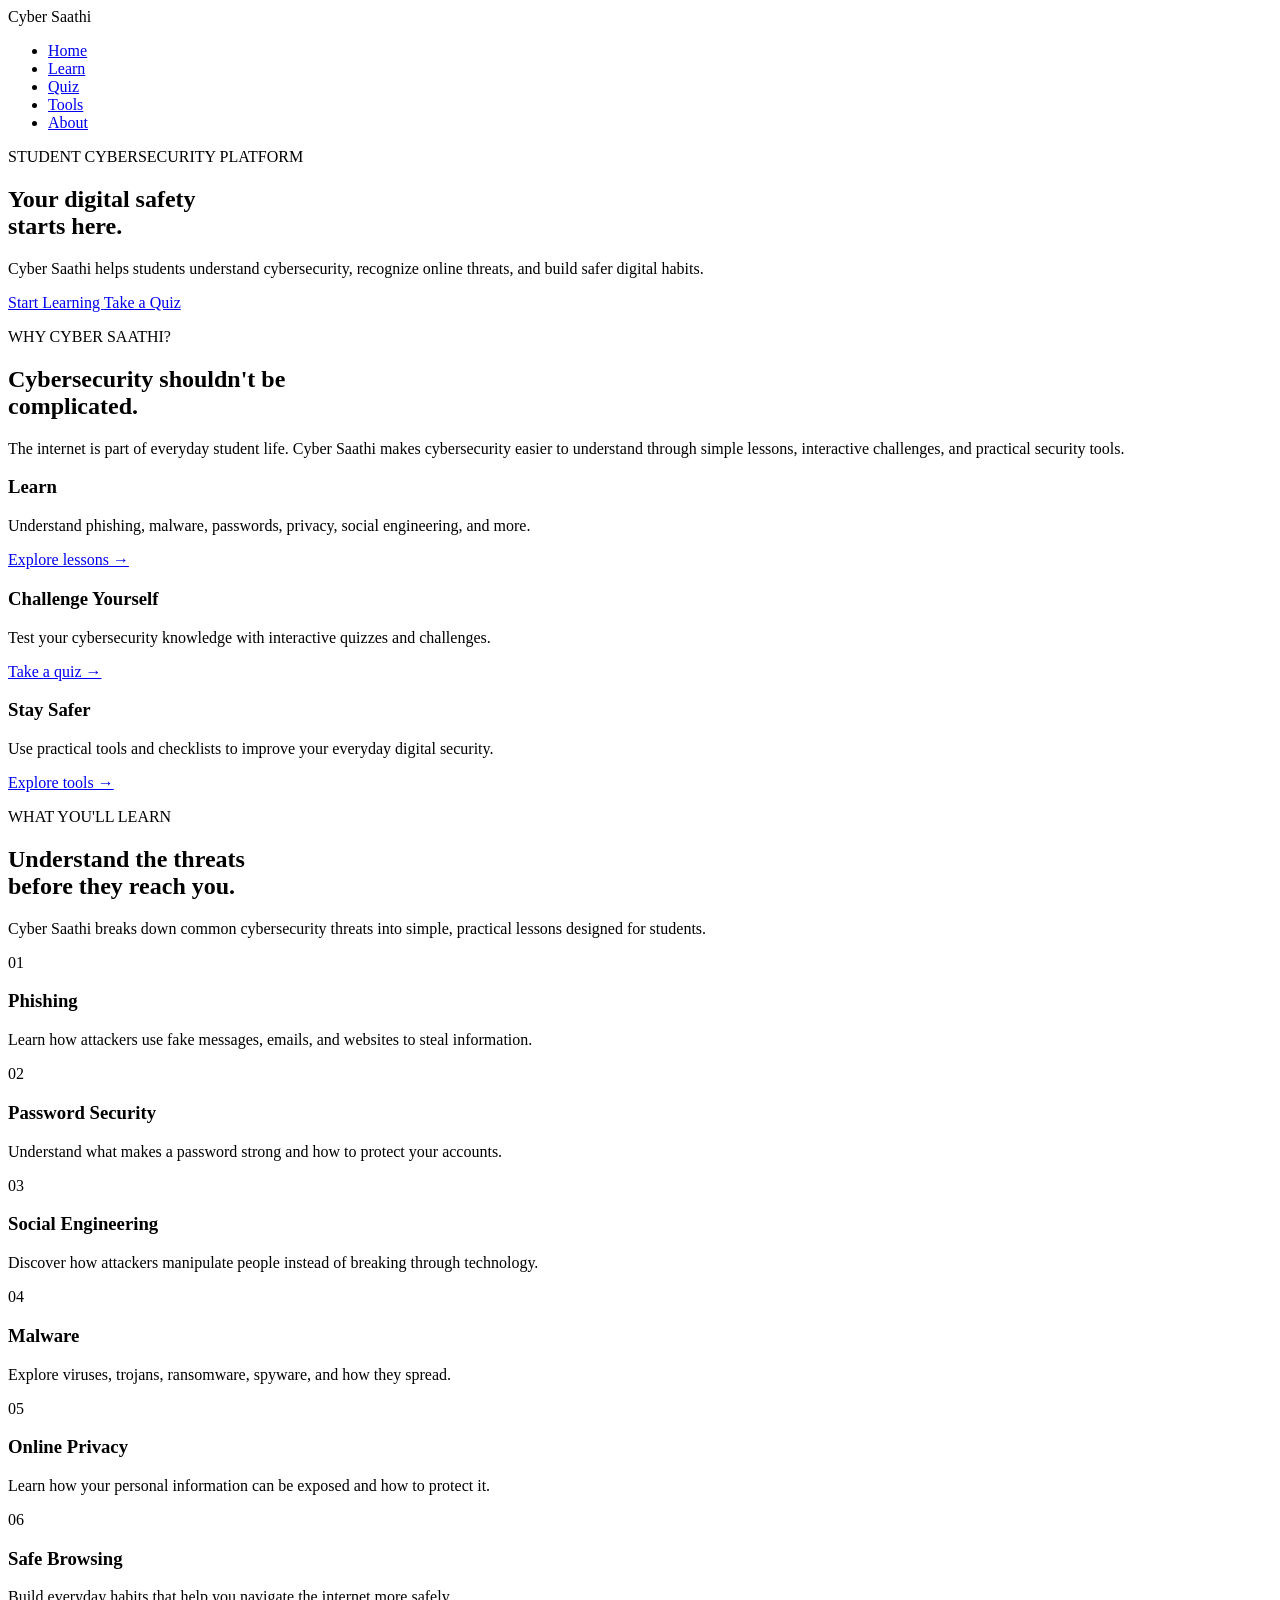
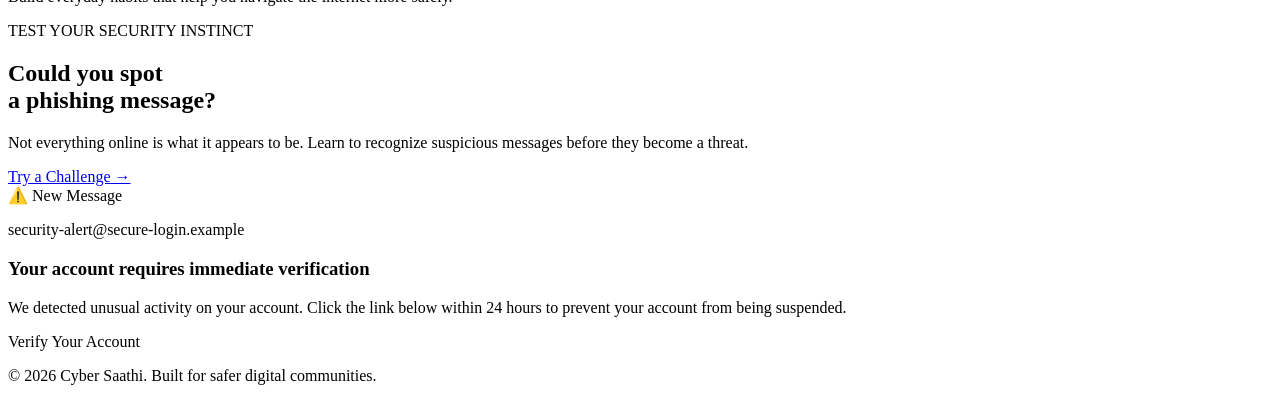
==== commit f515defa: "Fix stylesheet path and clean up HTML Updated stylesheet link and formatted HTML structure." ====
--- a/index.html
+++ b/index.html
@@ -6,7 +6,7 @@
 
     <title>Cyber Saathi | Learn. Protect. Connect.</title>
 
-    <link rel="stylesheet" href="style.css">
+    <link rel="stylesheet" href="css/style.css">
 </head>
 
 <body>
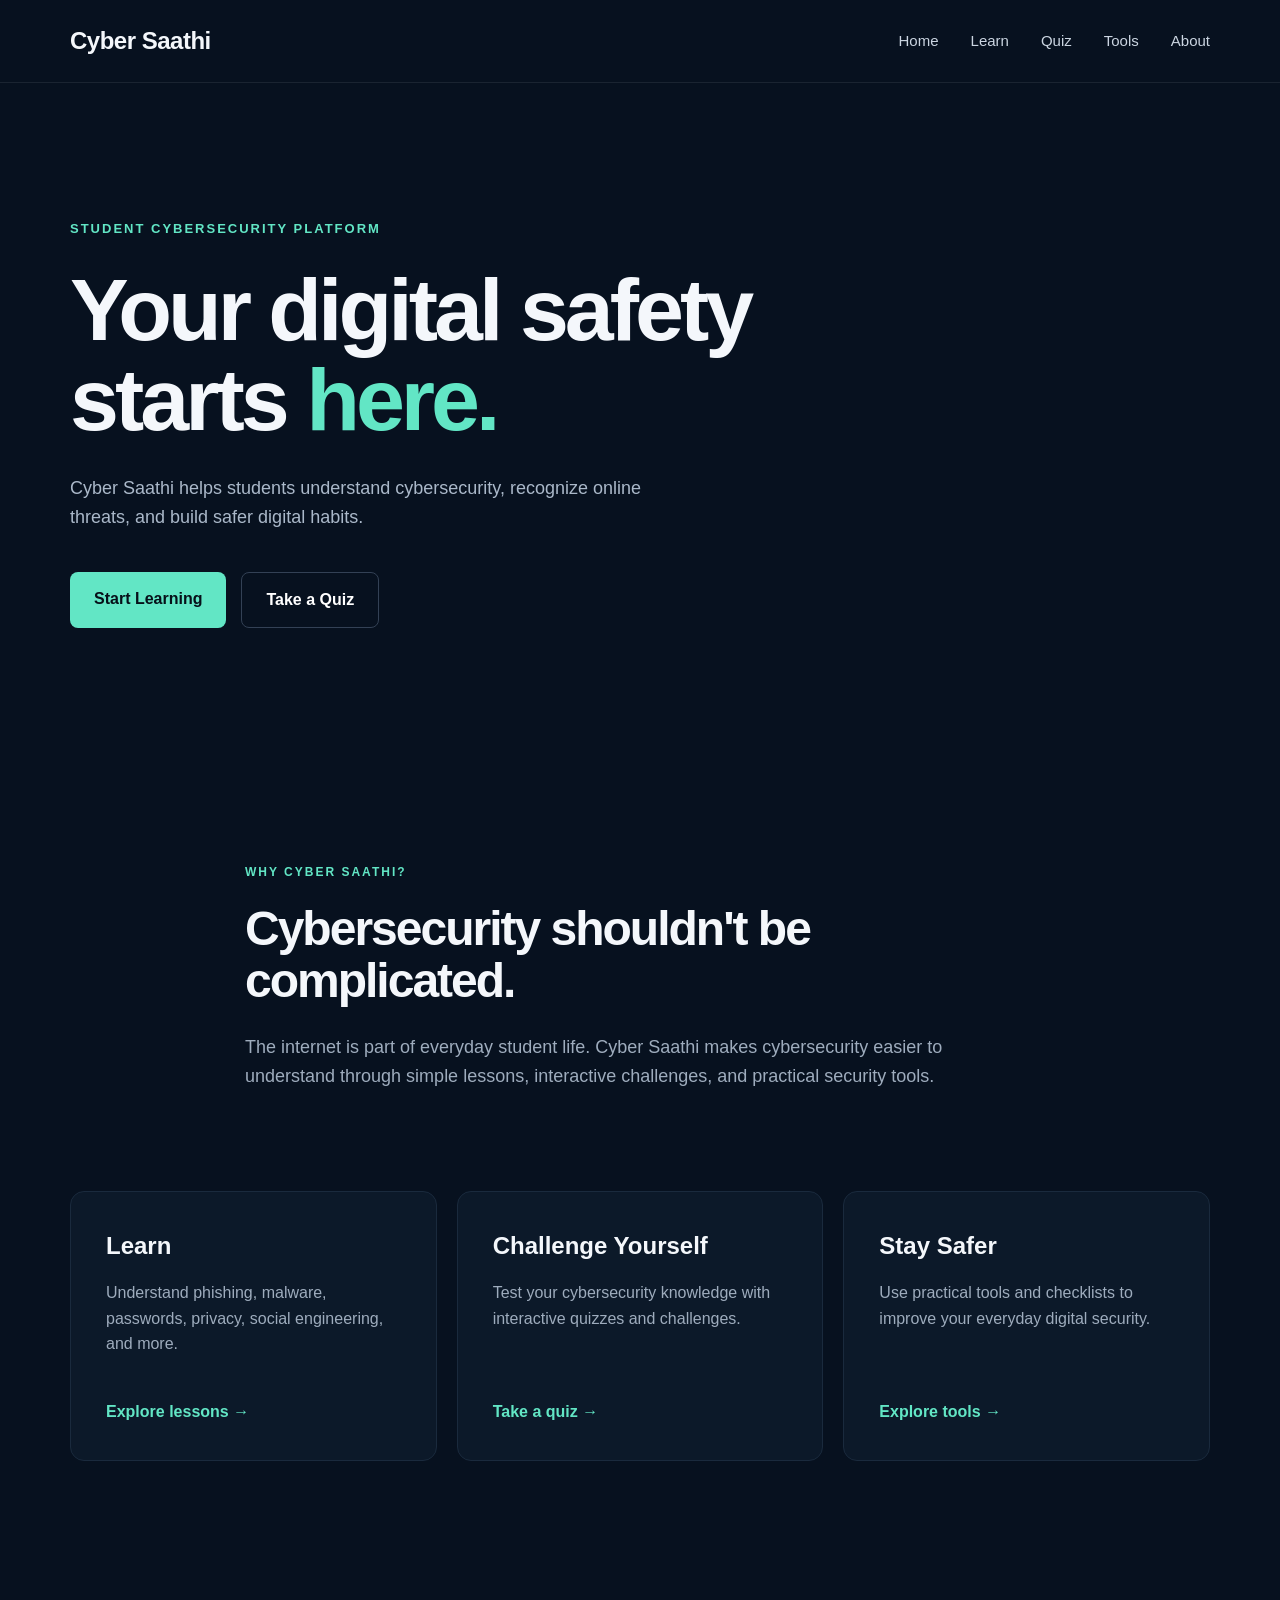
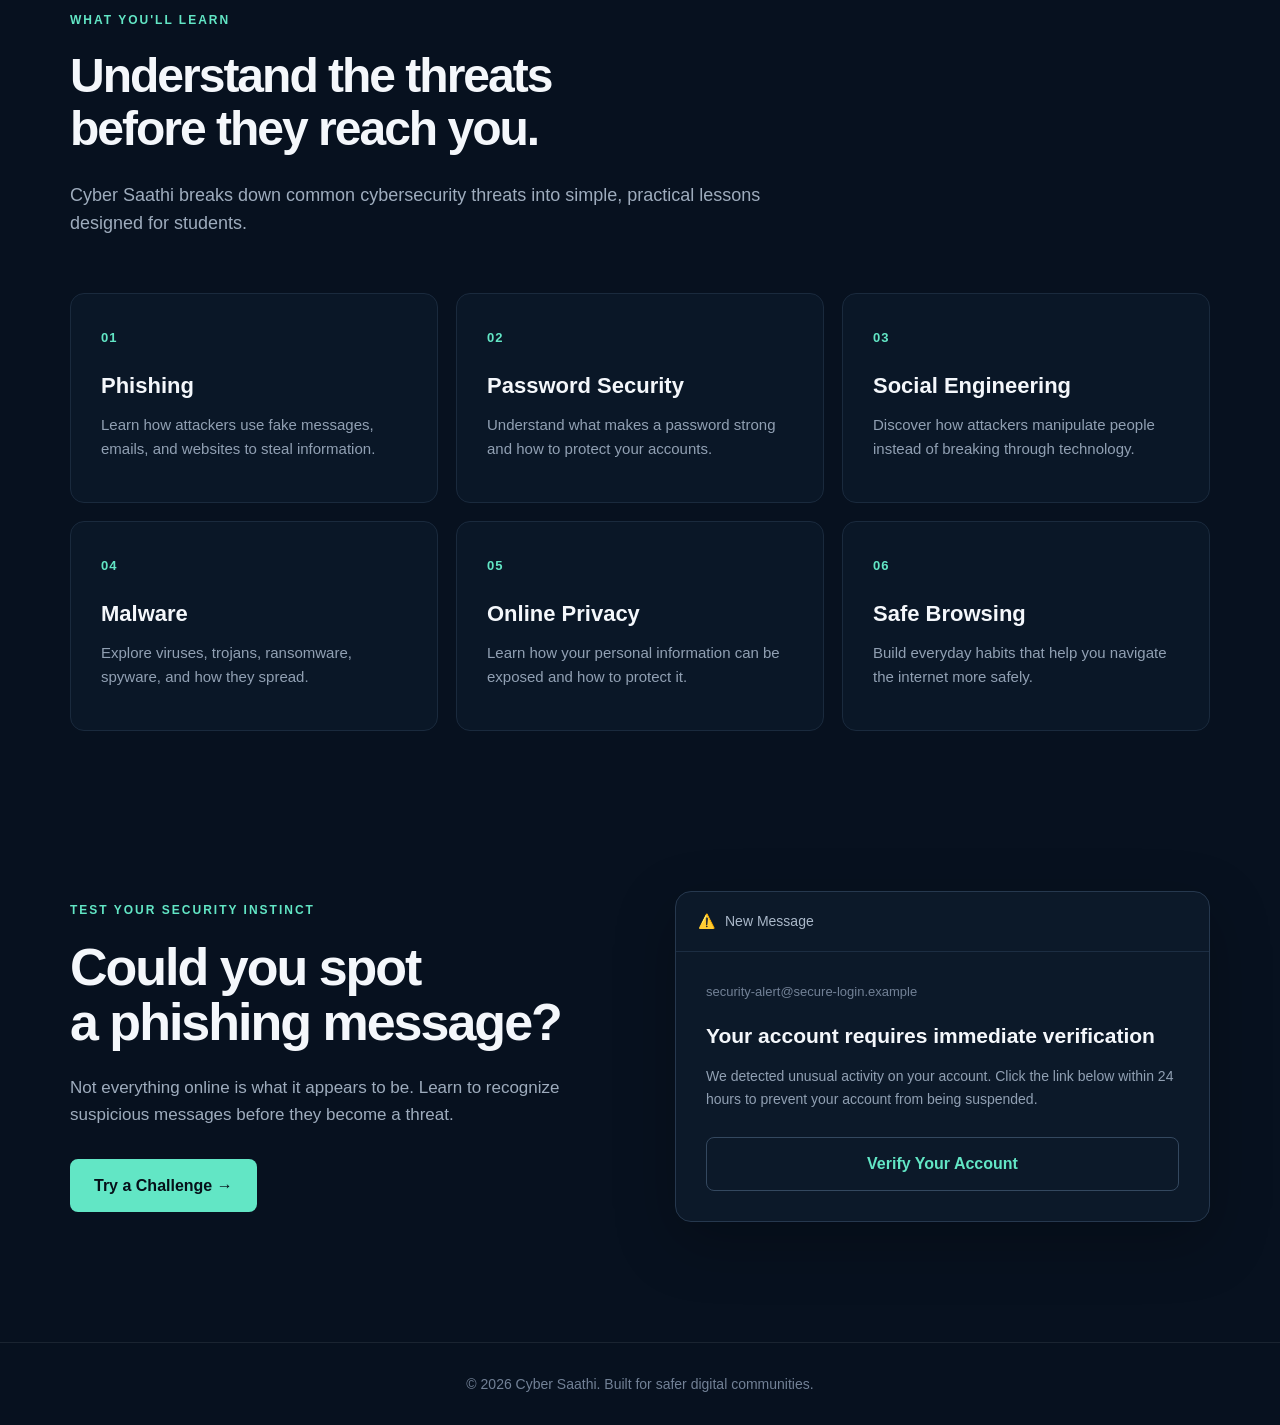
==== commit d15d4e32: "Fix HTML formatting and update stylesheet link" ====
--- a/index.html
+++ b/index.html
@@ -6,7 +6,7 @@
 
     <title>Cyber Saathi | Learn. Protect. Connect.</title>
 
-    <link rel="stylesheet" href="css/style.css">
+    <link rel="stylesheet" href="style.css">
 </head>
 
 <body>
--- a/style.css
+++ b/style.css
@@ -0,0 +1,2352 @@
+/* ========================================
+   CYBER SAATHI - MAIN STYLES
+   ======================================== */
+
+/* ---------- General ---------- */
+
+* {
+    margin: 0;
+    padding: 0;
+    box-sizing: border-box;
+}
+
+html {
+    scroll-behavior: smooth;
+}
+
+body {
+    font-family: Arial, Helvetica, sans-serif;
+    background: #07111f;
+    color: #f4f7fb;
+    line-height: 1.6;
+}
+
+
+/* ---------- Navigation ---------- */
+
+header {
+    width: 100%;
+    border-bottom: 1px solid rgba(255, 255, 255, 0.08);
+}
+
+nav {
+    max-width: 1200px;
+    margin: auto;
+    padding: 22px 30px;
+
+    display: flex;
+    justify-content: space-between;
+    align-items: center;
+}
+
+.logo {
+    font-size: 24px;
+    font-weight: 700;
+    letter-spacing: -0.5px;
+}
+
+nav ul {
+    list-style: none;
+    display: flex;
+    gap: 32px;
+}
+
+nav a {
+    color: #cbd5e1;
+    text-decoration: none;
+    font-size: 15px;
+    transition: 0.3s;
+}
+
+nav a:hover {
+    color: #ffffff;
+}
+
+
+/* ---------- Hero ---------- */
+
+.hero {
+    min-height: 680px;
+
+    display: flex;
+    align-items: center;
+
+    max-width: 1200px;
+    margin: auto;
+    padding: 80px 30px;
+}
+
+.hero-content {
+    max-width: 760px;
+}
+
+.eyebrow {
+    color: #62e6c5;
+    font-size: 13px;
+    font-weight: 700;
+    letter-spacing: 2px;
+    margin-bottom: 25px;
+}
+
+.hero h1 {
+    font-size: clamp(52px, 7vw, 88px);
+    line-height: 1.02;
+    letter-spacing: -4px;
+    margin-bottom: 30px;
+}
+
+.hero h1 span {
+    color: #62e6c5;
+}
+
+.hero-text {
+    max-width: 600px;
+    color: #aab8c9;
+    font-size: 18px;
+    margin-bottom: 40px;
+}
+
+
+/* ---------- Buttons ---------- */
+
+.hero-buttons {
+    display: flex;
+    gap: 15px;
+    flex-wrap: wrap;
+}
+
+.btn {
+    display: inline-block;
+    padding: 14px 24px;
+    border-radius: 8px;
+
+    text-decoration: none;
+    font-weight: 600;
+    transition: 0.3s;
+}
+
+.primary-btn {
+    background: #62e6c5;
+    color: #061019;
+}
+
+.primary-btn:hover {
+    transform: translateY(-2px);
+    opacity: 0.9;
+}
+
+.secondary-btn {
+    border: 1px solid #334155;
+    color: #ffffff;
+}
+
+.secondary-btn:hover {
+    background: #101e31;
+}
+
+
+/* ---------- Introduction ---------- */
+
+.intro {
+    max-width: 850px;
+    margin: auto;
+    padding: 100px 30px 70px;
+}
+
+.section-label {
+    color: #62e6c5;
+    font-size: 12px;
+    font-weight: 700;
+    letter-spacing: 2px;
+    margin-bottom: 20px;
+}
+
+.intro h2 {
+    font-size: 48px;
+    line-height: 1.1;
+    letter-spacing: -2px;
+    margin-bottom: 25px;
+}
+
+.intro > p:last-child {
+    color: #9eacbd;
+    font-size: 18px;
+    max-width: 700px;
+}
+
+
+/* ---------- Feature Cards ---------- */
+
+.features {
+    max-width: 1200px;
+    margin: auto;
+    padding: 30px 30px 110px;
+
+    display: grid;
+    grid-template-columns: repeat(3, 1fr);
+    gap: 20px;
+}
+
+.feature-card {
+    background: #0c1929;
+    border: 1px solid #1a2a3d;
+
+    padding: 35px;
+    min-height: 270px;
+
+    border-radius: 14px;
+
+    display: flex;
+    flex-direction: column;
+}
+
+.feature-card h3 {
+    font-size: 24px;
+    margin-bottom: 15px;
+}
+
+.feature-card p {
+    color: #9eacbd;
+    margin-bottom: 25px;
+}
+
+.feature-card a {
+    color: #62e6c5;
+    text-decoration: none;
+    font-weight: 600;
+
+    margin-top: auto;
+}
+
+.feature-card:hover {
+    border-color: #62e6c5;
+    transform: translateY(-4px);
+    transition: 0.3s;
+}
+
+
+/* ---------- Footer ---------- */
+
+footer {
+    border-top: 1px solid rgba(255, 255, 255, 0.08);
+
+    text-align: center;
+
+    padding: 30px;
+
+    color: #728196;
+    font-size: 14px;
+}
+
+
+/* ---------- Mobile ---------- */
+
+@media (max-width: 800px) {
+
+    nav {
+        flex-direction: column;
+        gap: 20px;
+    }
+
+    nav ul {
+        gap: 18px;
+        flex-wrap: wrap;
+        justify-content: center;
+    }
+
+    .hero {
+        min-height: auto;
+        padding-top: 90px;
+        padding-bottom: 90px;
+    }
+
+    .hero h1 {
+        font-size: 55px;
+        letter-spacing: -2px;
+    }
+
+    .features {
+        grid-template-columns: 1fr;
+    }
+
+    .intro h2 {
+        font-size: 38px;
+    }
+}
+/* ---------- What You'll Learn ---------- */
+
+.learning-section {
+    max-width: 1200px;
+    margin: auto;
+    padding: 40px 30px 120px;
+}
+
+.learning-heading {
+    max-width: 700px;
+    margin-bottom: 55px;
+}
+
+.learning-heading h2 {
+    font-size: 48px;
+    line-height: 1.1;
+    letter-spacing: -2px;
+    margin-bottom: 25px;
+}
+
+.learning-heading > p:last-child {
+    color: #9eacbd;
+    font-size: 18px;
+}
+
+.learning-grid {
+    display: grid;
+    grid-template-columns: repeat(3, 1fr);
+    gap: 18px;
+}
+
+.learning-card {
+    padding: 30px;
+
+    background: #0a1727;
+    border: 1px solid #1a2a3d;
+    border-radius: 14px;
+
+    min-height: 210px;
+
+    transition: 0.3s;
+}
+
+.learning-card:hover {
+    transform: translateY(-4px);
+    border-color: #62e6c5;
+}
+
+.learning-card span {
+    color: #62e6c5;
+    font-size: 13px;
+    font-weight: 700;
+    letter-spacing: 1px;
+}
+
+.learning-card h3 {
+    font-size: 22px;
+    margin: 18px 0 10px;
+}
+
+.learning-card p {
+    color: #91a0b3;
+    font-size: 15px;
+}
+
+
+/* ---------- Learning Cards Mobile ---------- */
+
+@media (max-width: 800px) {
+
+    .learning-grid {
+        grid-template-columns: 1fr;
+    }
+
+    .learning-heading h2 {
+        font-size: 38px;
+    }
+
+}
+/* ---------- Security Challenge ---------- */
+
+.challenge-section {
+    max-width: 1200px;
+    margin: auto;
+    padding: 40px 30px 120px;
+
+    display: grid;
+    grid-template-columns: 1fr 1fr;
+    gap: 70px;
+
+    align-items: center;
+}
+
+.challenge-content {
+    max-width: 520px;
+}
+
+.challenge-content h2 {
+    font-size: 52px;
+    line-height: 1.05;
+    letter-spacing: -2px;
+    margin-bottom: 25px;
+}
+
+.challenge-content > p:not(.section-label) {
+    color: #9eacbd;
+    font-size: 17px;
+    margin-bottom: 30px;
+}
+
+
+/* Fake message */
+
+.message-card {
+    background: #0c1929;
+    border: 1px solid #26384e;
+    border-radius: 16px;
+
+    overflow: hidden;
+
+    box-shadow: 0 20px 60px rgba(0, 0, 0, 0.25);
+}
+
+.message-header {
+    padding: 18px 22px;
+
+    display: flex;
+    gap: 10px;
+    align-items: center;
+
+    border-bottom: 1px solid #1c2d42;
+
+    color: #aab8c9;
+    font-size: 14px;
+}
+
+.message-body {
+    padding: 30px;
+}
+
+.message-sender {
+    color: #728196;
+    font-size: 13px;
+    margin-bottom: 20px;
+}
+
+.message-body h3 {
+    font-size: 21px;
+    line-height: 1.3;
+    margin-bottom: 15px;
+}
+
+.message-body > p:not(.message-sender) {
+    color: #91a0b3;
+    font-size: 14px;
+    line-height: 1.7;
+}
+
+.fake-link {
+    margin-top: 25px;
+
+    padding: 13px 18px;
+
+    border: 1px solid #34485f;
+    border-radius: 8px;
+
+    color: #62e6c5;
+    text-align: center;
+    font-weight: 600;
+}
+
+
+/* ---------- Challenge Mobile ---------- */
+
+@media (max-width: 800px) {
+
+    .challenge-section {
+        grid-template-columns: 1fr;
+        gap: 40px;
+    }
+
+    .challenge-content h2 {
+        font-size: 40px;
+    }
+
+}
+/* ========================================
+   LEARN PAGE
+   ======================================== */
+
+.learn-hero {
+    max-width: 1000px;
+    margin: auto;
+    padding: 110px 30px 80px;
+}
+
+.learn-hero h1 {
+    font-size: clamp(55px, 7vw, 82px);
+    line-height: 1.02;
+    letter-spacing: -4px;
+    margin-bottom: 30px;
+}
+
+.learn-hero h1 span {
+    color: #62e6c5;
+}
+
+.learn-hero > p:last-child {
+    max-width: 650px;
+    color: #aab8c9;
+    font-size: 19px;
+}
+
+
+/* ---------- Topic Navigation ---------- */
+
+.topic-navigation {
+    max-width: 1000px;
+    margin: auto;
+    padding: 0 30px 80px;
+
+    display: flex;
+    flex-wrap: wrap;
+    gap: 10px;
+}
+
+.topic-navigation a {
+    text-decoration: none;
+    color: #aab8c9;
+
+    border: 1px solid #26384e;
+    border-radius: 50px;
+
+    padding: 10px 17px;
+
+    font-size: 14px;
+
+    transition: 0.3s;
+}
+
+.topic-navigation a:hover {
+    color: #62e6c5;
+    border-color: #62e6c5;
+}
+
+
+/* ---------- Lessons ---------- */
+
+.lesson {
+    max-width: 1000px;
+    margin: auto;
+
+    padding: 90px 30px;
+
+    display: grid;
+    grid-template-columns: 90px 1fr;
+
+    gap: 40px;
+
+    border-top: 1px solid rgba(255, 255, 255, 0.08);
+}
+
+.lesson-number {
+    color: #62e6c5;
+
+    font-size: 14px;
+    font-weight: 700;
+
+    padding-top: 8px;
+}
+
+.lesson-content {
+    max-width: 700px;
+}
+
+.lesson-content h2 {
+    font-size: 52px;
+    line-height: 1.05;
+    letter-spacing: -2px;
+
+    margin-bottom: 25px;
+}
+
+.lesson-intro {
+    color: #d0d9e4;
+    font-size: 19px;
+    line-height: 1.7;
+
+    margin-bottom: 35px;
+}
+
+.lesson-content h3 {
+    font-size: 21px;
+    margin-bottom: 12px;
+}
+
+.lesson-content > p:not(.section-label):not(.lesson-intro) {
+    color: #91a0b3;
+    font-size: 16px;
+    line-height: 1.8;
+
+    margin-bottom: 30px;
+}
+
+
+/* ---------- Saathi Tip ---------- */
+
+.warning-box {
+    background: #0c1929;
+
+    border: 1px solid #26384e;
+    border-left: 3px solid #62e6c5;
+
+    border-radius: 10px;
+
+    padding: 22px 25px;
+
+    margin-top: 25px;
+}
+
+.warning-box strong {
+    display: block;
+
+    color: #62e6c5;
+
+    margin-bottom: 8px;
+}
+
+.warning-box p {
+    color: #aab8c9;
+
+    font-size: 15px;
+    line-height: 1.7;
+}
+
+
+/* ---------- Learn CTA ---------- */
+
+.learn-cta {
+    max-width: 1000px;
+    margin: auto;
+
+    padding: 120px 30px;
+
+    text-align: center;
+}
+
+.learn-cta h2 {
+    font-size: 52px;
+    line-height: 1.05;
+    letter-spacing: -2px;
+
+    margin-bottom: 25px;
+}
+
+.learn-cta > p:not(.section-label) {
+    color: #9eacbd;
+    font-size: 17px;
+
+    max-width: 550px;
+    margin: 0 auto 30px;
+}
+
+
+/* ---------- Learn Page Mobile ---------- */
+
+@media (max-width: 800px) {
+
+    .learn-hero {
+        padding-top: 80px;
+    }
+
+    .learn-hero h1 {
+        font-size: 55px;
+        letter-spacing: -2px;
+    }
+
+    .lesson {
+        grid-template-columns: 1fr;
+        gap: 10px;
+
+        padding-top: 70px;
+        padding-bottom: 70px;
+    }
+
+    .lesson-number {
+        padding-top: 0;
+    }
+
+    .lesson-content h2 {
+        font-size: 40px;
+    }
+
+    .learn-cta h2 {
+        font-size: 40px;
+    }
+
+}
+/* ========================================
+   PHISHING INTERACTIVE CHALLENGE
+   ======================================== */
+
+.phishing-challenge {
+    max-width: 1000px;
+    margin: auto;
+    padding: 100px 30px;
+
+    border-top: 1px solid rgba(255, 255, 255, 0.08);
+}
+
+.challenge-heading {
+    max-width: 650px;
+    margin-bottom: 45px;
+}
+
+.challenge-heading h2 {
+    font-size: 52px;
+    line-height: 1.05;
+    letter-spacing: -2px;
+    margin-bottom: 20px;
+}
+
+.challenge-heading > p:not(.section-label) {
+    color: #9eacbd;
+    font-size: 17px;
+}
+
+
+/* ---------- Fake Email ---------- */
+
+.phishing-message {
+    max-width: 700px;
+    margin: auto;
+
+    background: #0c1929;
+    border: 1px solid #26384e;
+    border-radius: 14px;
+
+    overflow: hidden;
+
+    box-shadow: 0 20px 50px rgba(0, 0, 0, 0.25);
+}
+
+.phishing-topbar {
+    padding: 18px 22px;
+
+    display: flex;
+    align-items: center;
+    gap: 10px;
+
+    border-bottom: 1px solid #1c2d42;
+
+    color: #aab8c9;
+    font-size: 14px;
+}
+
+.phishing-body {
+    padding: 35px;
+}
+
+.phishing-sender {
+    color: #728196;
+    font-size: 14px;
+
+    margin-bottom: 25px;
+}
+
+.phishing-sender strong {
+    color: #cbd5e1;
+}
+
+.phishing-body h3 {
+    font-size: 23px;
+    line-height: 1.3;
+
+    margin-bottom: 25px;
+}
+
+.phishing-body p {
+    color: #9eacbd;
+    font-size: 15px;
+    line-height: 1.7;
+
+    margin-bottom: 18px;
+}
+
+
+/* ---------- Fake Link ---------- */
+
+.phishing-link {
+    width: 100%;
+
+    padding: 14px 20px;
+
+    margin: 15px 0 25px;
+
+    background: transparent;
+
+    border: 1px solid #34485f;
+    border-radius: 8px;
+
+    color: #62e6c5;
+
+    font-size: 15px;
+    font-weight: 600;
+
+    cursor: pointer;
+
+    transition: 0.3s;
+}
+
+.phishing-link:hover {
+    background: #102338;
+    border-color: #62e6c5;
+}
+
+
+/* ---------- Feedback ---------- */
+
+.phishing-feedback {
+    max-width: 700px;
+    margin: 20px auto 0;
+
+    padding: 18px 22px;
+
+    border-radius: 10px;
+
+    background: #0a1727;
+    border: 1px solid #26384e;
+
+    color: #9eacbd;
+
+    font-size: 14px;
+}
+
+.phishing-feedback.success {
+    border-color: #62e6c5;
+}
+
+.phishing-feedback strong {
+    color: #62e6c5;
+}
+
+
+/* ---------- Mobile ---------- */
+
+@media (max-width: 800px) {
+
+    .challenge-heading h2 {
+        font-size: 40px;
+    }
+
+    .phishing-body {
+        padding: 25px;
+    }
+
+}
+/* ========================================
+   QUIZ PAGE
+   ======================================== */
+
+.quiz-hero {
+    max-width: 1000px;
+    margin: auto;
+    padding: 110px 30px 70px;
+}
+
+.quiz-hero h1 {
+    font-size: clamp(55px, 7vw, 82px);
+    line-height: 1.02;
+    letter-spacing: -4px;
+    margin-bottom: 30px;
+}
+
+.quiz-hero h1 span {
+    color: #62e6c5;
+}
+
+.quiz-hero > p:last-child {
+    max-width: 650px;
+    color: #aab8c9;
+    font-size: 19px;
+}
+
+
+/* ---------- Quiz Container ---------- */
+
+.quiz-container {
+    max-width: 850px;
+    margin: auto;
+    padding: 30px 30px 100px;
+}
+
+
+/* ---------- Progress ---------- */
+
+.quiz-progress {
+    margin-bottom: 25px;
+}
+
+#question-number {
+    display: block;
+    color: #728196;
+    font-size: 13px;
+    font-weight: 600;
+    margin-bottom: 10px;
+}
+
+.progress-track {
+    width: 100%;
+    height: 5px;
+
+    background: #17263a;
+    border
+    /* ========================================
+   QUIZ INTERACTION
+   ======================================== */
+
+.answer {
+    width: 100%;
+    padding: 18px 20px;
+    margin-bottom: 12px;
+
+    background: #0a1727;
+    border: 1px solid #26384e;
+    border-radius: 10px;
+
+    color: #d8e1eb;
+    text-align: left;
+
+    font-size: 15px;
+    line-height: 1.5;
+
+    cursor: pointer;
+    transition: 0.25s;
+}
+
+.answer:hover:not(:disabled) {
+    border-color: #62e6c5;
+    transform: translateX(4px);
+}
+
+.answer:disabled {
+    cursor: default;
+}
+
+
+/* ---------- Correct / Incorrect ---------- */
+
+.answer.correct {
+    border-color: #62e6c5;
+    background: #0d2728;
+}
+
+.answer.incorrect {
+    border-color: #8b5f68;
+    background: #24171d;
+}
+
+
+/* ---------- Feedback ---------- */
+
+.quiz-feedback {
+    display: none;
+
+    margin-top: 20px;
+    padding: 20px;
+
+    border-radius: 10px;
+
+    font-size: 14px;
+    line-height: 1.7;
+}
+
+.quiz-feedback.correct-feedback,
+.quiz-feedback.incorrect-feedback {
+    display: block;
+}
+
+.quiz-feedback strong {
+    display: block;
+    margin-bottom: 8px;
+}
+
+.quiz-feedback p {
+    color: #aab8c9;
+}
+
+
+/* ---------- Next Button ---------- */
+
+.next-button,
+.restart-button {
+    margin-top: 20px;
+
+    padding: 13px 22px;
+
+    background: #62e6c5;
+    color: #061019;
+
+    border: none;
+    border-radius: 8px;
+
+    font-size: 15px;
+    font-weight: 700;
+
+    cursor: pointer;
+
+    transition: 0.25s;
+}
+
+.next-button:hover,
+.restart-button:hover {
+    transform: translateY(-2px);
+    opacity: 0.9;
+}
+
+
+/* ---------- Results ---------- */
+
+.quiz-result {
+    display: none;
+
+    max-width: 850px;
+    margin: auto;
+
+    padding: 80px 30px 120px;
+
+    text-align: center;
+}
+
+.quiz-result.show {
+    display: block;
+}
+
+.quiz-result h2 {
+    font-size: 60px;
+    line-height: 1.05;
+    letter-spacing: -3px;
+
+    margin: 15px 0 20px;
+}
+
+.quiz-result > p:not(.section-label) {
+    color: #9eacbd;
+    font-size: 17px;
+}
+
+
+/* ---------- Quiz Mobile ---------- */
+
+@media (max-width: 800px) {
+
+    .quiz-hero {
+        padding-top: 80px;
+    }
+
+    .quiz-hero h1 {
+        font-size: 55px;
+        letter-spacing: -2px;
+    }
+
+    .quiz-result h2 {
+        font-size: 45px;
+    }
+
+}/* ========================================
+   TOOLS PAGE
+   ======================================== */
+
+.tools-hero {
+    max-width: 1000px;
+    margin: auto;
+
+    padding: 110px 30px 80px;
+}
+
+.tools-hero h1 {
+    font-size: clamp(55px, 7vw, 82px);
+
+    line-height: 1.02;
+
+    letter-spacing: -4px;
+
+    margin-bottom: 30px;
+}
+
+.tools-hero h1 span {
+    color: #62e6c5;
+}
+
+.tools-hero > p:last-child {
+    max-width: 650px;
+
+    color: #aab8c9;
+
+    font-size: 19px;
+
+    line-height: 1.7;
+}
+
+
+/* ========================================
+   TOOL SECTIONS
+   ======================================== */
+
+.tool-section {
+    max-width: 1000px;
+
+    margin: auto;
+
+    padding: 90px 30px;
+
+    display: grid;
+
+    grid-template-columns: 0.8fr 1.2fr;
+
+    gap: 70px;
+
+    align-items: start;
+
+    border-top: 1px solid rgba(255, 255, 255, 0.08);
+}
+
+.tool-intro {
+    max-width: 380px;
+}
+
+.tool-intro h2 {
+    font-size: 45px;
+
+    line-height: 1.05;
+
+    letter-spacing: -2px;
+
+    margin-bottom: 20px;
+}
+
+.tool-intro > p:not(.section-label) {
+    color: #9eacbd;
+
+    font-size: 16px;
+
+    line-height: 1.7;
+}
+
+
+/* ========================================
+   PASSWORD TOOL
+   ======================================== */
+
+.password-tool {
+    background: #0c1929;
+
+    border: 1px solid #26384e;
+
+    border-radius: 14px;
+
+    padding: 30px;
+
+    box-shadow: 0 20px 50px rgba(0, 0, 0, 0.2);
+}
+
+.password-tool label {
+    display: block;
+
+    color: #cbd5e1;
+
+    font-size: 14px;
+
+    font-weight: 600;
+
+    margin-bottom: 10px;
+}
+
+
+/* Password input */
+
+.password-input-wrapper {
+    display: flex;
+
+    gap: 10px;
+}
+
+.password-input-wrapper input {
+    flex: 1;
+
+    min-width: 0;
+
+    padding: 14px 16px;
+
+    background: #081522;
+
+    border: 1px solid #26384e;
+
+    border-radius: 8px;
+
+    outline: none;
+
+    color: #ffffff;
+
+    font-size: 15px;
+}
+
+.password-input-wrapper input:focus {
+    border-color: #62e6c5;
+}
+
+.password-input-wrapper input::placeholder {
+    color: #627286;
+}
+
+
+/* Show button */
+
+#toggle-password {
+    padding: 0 18px;
+
+    background: transparent;
+
+    border: 1px solid #34485f;
+
+    border-radius: 8px;
+
+    color: #62e6c5;
+
+    cursor: pointer;
+
+    font-weight: 600;
+
+    transition: 0.25s;
+}
+
+#toggle-password:hover {
+    border-color: #62e6c5;
+}
+
+
+/* Strength bar */
+
+.strength-track {
+    width: 100%;
+
+    height: 6px;
+
+    margin-top: 22px;
+
+    background: #17263a;
+
+    border-radius: 10px;
+
+    overflow: hidden;
+}
+
+.strength-bar {
+    width: 0%;
+
+    height: 100%;
+
+    background: #62e6c5;
+
+    transition: width 0.3s;
+}
+
+
+/* Strength title */
+
+#strength-title {
+    margin: 20px 0;
+
+    color: #d8e1eb;
+
+    font-size: 19px;
+}
+
+
+/* Password requirements */
+
+.password-checks {
+    display: grid;
+
+    gap: 12px;
+}
+
+.password-checks div {
+    color: #728196;
+
+    font-size: 14px;
+}
+
+.password-checks span {
+    display: inline-block;
+
+    width: 22px;
+
+    color: #728196;
+}
+
+.password-checks div.requirement-met {
+    color: #62e6c5;
+}
+
+.password-checks div.requirement-met span {
+    color: #62e6c5;
+}
+
+
+/* Privacy note */
+
+.privacy-note {
+    margin-top: 25px;
+
+    padding-top: 20px;
+
+    border-top: 1px solid #1c2d42;
+
+    color: #728196;
+
+    font-size: 12px;
+
+    line-height: 1.6;
+}
+
+
+/* ========================================
+   SAFETY CHECKLIST
+   ======================================== */
+
+.safety-checklist {
+    background: #0c1929;
+
+    border: 1px solid #26384e;
+
+    border-radius: 14px;
+
+    padding: 30px;
+}
+
+.check-item {
+    display: flex;
+
+    align-items: flex-start;
+
+    gap: 14px;
+
+    padding: 17px 0;
+
+    border-bottom: 1px solid #1c2d42;
+
+    color: #b7c3d1;
+
+    font-size: 14px;
+
+    line-height: 1.5;
+
+    cursor: pointer;
+}
+
+.check-item:last-of-type {
+    border-bottom: none;
+}
+
+.check-item input {
+    width: 18px;
+
+    height: 18px;
+
+    margin-top: 1px;
+
+    accent-color: #62e6c5;
+
+    cursor: pointer;
+
+    flex-shrink: 0;
+}
+
+.check-item span {
+    transition: 0.2s;
+}
+
+.check-item input:checked + span {
+    color: #62e6c5;
+}
+
+
+/* Safety score */
+
+.safety-score {
+    margin-top: 30px;
+
+    padding-top: 25px;
+
+    border-top: 1px solid #26384e;
+}
+
+.safety-score > p:first-child {
+    color: #728196;
+
+    font-size: 13px;
+
+    margin-bottom: 8px;
+}
+
+.safety-score h3 {
+    color: #62e6c5;
+
+    font-size: 48px;
+
+    margin-bottom: 15px;
+
+    letter-spacing: -2px;
+}
+
+.score-track {
+    width: 100%;
+
+    height: 6px;
+
+    background: #17263a;
+
+    border-radius: 10px;
+
+    overflow: hidden;
+}
+
+.score-bar {
+    width: 0%;
+
+    height: 100%;
+
+    background: #62e6c5;
+
+    transition: width 0.3s;
+}
+
+#score-message {
+    margin-top: 15px;
+
+    color: #91a0b3;
+
+    font-size: 14px;
+}
+
+
+/* ========================================
+   QUICK TIPS
+   ======================================== */
+
+.quick-tips {
+    max-width: 1000px;
+
+    margin: auto;
+
+    padding: 110px 30px 120px;
+}
+
+.quick-tips > h2 {
+    font-size: 52px;
+
+    line-height: 1.05;
+
+    letter-spacing: -2px;
+
+    margin-bottom: 50px;
+}
+
+.tips-grid {
+    display: grid;
+
+    grid-template-columns: repeat(3, 1fr);
+
+    gap: 18px;
+}
+
+.tip-card {
+    padding: 28px;
+
+    background: #0c1929;
+
+    border: 1px solid #26384e;
+
+    border-radius: 12px;
+
+    transition: 0.25s;
+}
+
+.tip-card:hover {
+    transform: translateY(-4px);
+
+    border-color: #62e6c5;
+}
+
+.tip-card > span {
+    color: #62e6c5;
+
+    font-size: 13px;
+
+    font-weight: 700;
+}
+
+.tip-card h3 {
+    margin: 25px 0 12px;
+
+    font-size: 20px;
+}
+
+.tip-card p {
+    color: #8f9daf;
+
+    font-size: 14px;
+
+    line-height: 1.7;
+}
+
+
+/* ========================================
+   TOOLS MOBILE
+   ======================================== */
+
+@media (max-width: 800px) {
+
+    .tools-hero {
+        padding-top: 80px;
+    }
+
+    .tools-hero h1 {
+        font-size: 55px;
+
+        letter-spacing: -2px;
+    }
+
+    .tool-section {
+        grid-template-columns: 1fr;
+
+        gap: 40px;
+
+        padding-top: 70px;
+
+        padding-bottom: 70px;
+    }
+
+    .tool-intro h2 {
+        font-size: 40px;
+    }
+
+    .password-input-wrapper {
+        flex-direction: column;
+    }
+
+    #toggle-password {
+        padding: 12px;
+    }
+
+    .quick-tips > h2 {
+        font-size: 40px;
+    }
+
+    .tips-grid {
+        grid-template-columns: 1fr;
+    }
+
+}
+/* ========================================
+   ABOUT PAGE
+   ======================================== */
+
+.about-hero {
+    max-width: 1000px;
+
+    margin: auto;
+
+    padding: 110px 30px 90px;
+}
+
+.about-hero h1 {
+    font-size: clamp(55px, 7vw, 82px);
+
+    line-height: 1.02;
+
+    letter-spacing: -4px;
+
+    margin-bottom: 30px;
+}
+
+.about-hero h1 span {
+    color: #62e6c5;
+}
+
+.about-hero > p:last-child {
+    max-width: 680px;
+
+    color: #aab8c9;
+
+    font-size: 19px;
+
+    line-height: 1.7;
+}
+
+
+/* ========================================
+   ABOUT SECTIONS
+   ======================================== */
+
+.about-section {
+    max-width: 1000px;
+
+    margin: auto;
+
+    padding: 100px 30px;
+
+    display: grid;
+
+    grid-template-columns: 0.7fr 1.3fr;
+
+    gap: 80px;
+
+    border-top: 1px solid rgba(255,255,255,0.08);
+}
+
+.about-content {
+    max-width: 680px;
+}
+
+.about-content h2 {
+    font-size: 48px;
+
+    line-height: 1.05;
+
+    letter-spacing: -2px;
+
+    margin-bottom: 30px;
+}
+
+.about-content p {
+    color: #9eacbd;
+
+    font-size: 16px;
+
+    line-height: 1.8;
+
+    margin-bottom: 20px;
+}
+
+
+/* ========================================
+   BELIEFS
+   ======================================== */
+
+.belief-section {
+    max-width: 1000px;
+
+    margin: auto;
+
+    padding: 110px 30px;
+
+    border-top: 1px solid rgba(255,255,255,0.08);
+}
+
+.belief-section > h2 {
+    font-size: 60px;
+
+    line-height: 1.05;
+
+    letter-spacing: -3px;
+
+    margin: 20px 0 55px;
+}
+
+.belief-section h2 span {
+    color: #62e6c5;
+}
+
+.belief-grid {
+    display: grid;
+
+    grid-template-columns: repeat(3, 1fr);
+
+    gap: 18px;
+}
+
+.belief-card {
+    padding: 30px;
+
+    background: #0c1929;
+
+    border: 1px solid #26384e;
+
+    border-radius: 12px;
+
+    transition: 0.25s;
+}
+
+.belief-card:hover {
+    transform: translateY(-4px);
+
+    border-color: #62e6c5;
+}
+
+.belief-card > span {
+    color: #62e6c5;
+
+    font-size: 13px;
+
+    font-weight: 700;
+}
+
+.belief-card h3 {
+    font-size: 22px;
+
+    margin: 28px 0 12px;
+}
+
+.belief-card p {
+    color: #8f9daf;
+
+    font-size: 14px;
+
+    line-height: 1.7;
+}
+
+
+/* ========================================
+   TOPIC LIST
+   ======================================== */
+
+.topic-list {
+    margin-top: 40px;
+
+    border-top: 1px solid #26384e;
+}
+
+.topic-item {
+    display: flex;
+
+    gap: 25px;
+
+    padding: 25px 0;
+
+    border-bottom: 1px solid #26384e;
+}
+
+.topic-item > span {
+    color: #62e6c5;
+
+    font-size: 13px;
+
+    font-weight: 700;
+
+    padding-top: 4px;
+}
+
+.topic-item h3 {
+    margin-bottom: 7px;
+
+    font-size: 18px;
+}
+
+.topic-item p {
+    margin: 0;
+
+    font-size: 14px;
+}
+
+
+/* ========================================
+   CREATOR
+   ======================================== */
+
+.creator-section {
+    max-width: 1000px;
+
+    margin: auto;
+
+    padding: 110px 30px;
+
+    border-top: 1px solid rgba(255,255,255,0.08);
+}
+
+.creator-content {
+    max-width: 760px;
+}
+
+.creator-content h2 {
+    font-size: 60px;
+
+    line-height: 1.05;
+
+    letter-spacing: -3px;
+
+    margin: 20px 0 35px;
+}
+
+.creator-content h2 span {
+    color: #62e6c5;
+}
+
+.creator-content p:not(.section-label) {
+    max-width: 650px;
+
+    color: #9eacbd;
+
+    font-size: 16px;
+
+    line-height: 1.8;
+
+    margin-bottom: 20px;
+}
+
+
+/* ========================================
+   ABOUT CTA
+   ======================================== */
+
+.about-cta {
+    max-width: 1000px;
+
+    margin: auto;
+
+    padding: 110px 30px 130px;
+
+    text-align: center;
+
+    border-top: 1px solid rgba(255,255,255,0.08);
+}
+
+.about-cta h2 {
+    font-size: 58px;
+
+    line-height: 1.05;
+
+    letter-spacing: -3px;
+
+    margin: 20px auto 40px;
+}
+
+.cta-buttons {
+    display: flex;
+
+    justify-content: center;
+
+    gap: 12px;
+}
+
+.primary-button,
+.secondary-button {
+    display: inline-block;
+
+    padding: 14px 24px;
+
+    border-radius: 8px;
+
+    text-decoration: none;
+
+    font-size: 14px;
+
+    font-weight: 700;
+
+    transition: 0.25s;
+}
+
+.primary-button {
+    background: #62e6c5;
+
+    color: #061019;
+}
+
+.secondary-button {
+    border: 1px solid #34485f;
+
+    color: #d8e1eb;
+}
+
+.primary-button:hover,
+.secondary-button:hover {
+    transform: translateY(-2px);
+}
+
+
+/* ========================================
+   ABOUT MOBILE
+   ======================================== */
+
+@media (max-width: 800px) {
+
+    .about-hero {
+        padding-top: 80px;
+    }
+
+    .about-hero h1 {
+        font-size: 55px;
+
+        letter-spacing: -2px;
+    }
+
+    .about-section {
+        grid-template-columns: 1fr;
+
+        gap: 35px;
+
+        padding-top: 70px;
+
+        padding-bottom: 70px;
+    }
+
+    .about-content h2 {
+        font-size: 40px;
+    }
+
+    .belief-section > h2 {
+        font-size: 45px;
+
+        letter-spacing: -2px;
+    }
+
+    .belief-grid {
+        grid-template-columns: 1fr;
+    }
+
+    .creator-content h2 {
+        font-size: 45px;
+
+        letter-spacing: -2px;
+    }
+
+    .about-cta h2 {
+        font-size: 45px;
+
+        letter-spacing: -2px;
+    }
+
+    .cta-buttons {
+        flex-direction: column;
+
+        align-items: stretch;
+    }
+
+}
+/* ========================================
+   CYBER SAATHI — FINAL POLISH
+   DAY 5
+   ======================================== */
+
+
+/* Smooth scrolling */
+
+html {
+    scroll-behavior: smooth;
+}
+
+
+/* Better text selection */
+
+::selection {
+    background: #62e6c5;
+    color: #061019;
+}
+
+
+/* ========================================
+   GLOBAL LINKS
+   ======================================== */
+
+a {
+    transition:
+        color 0.25s ease,
+        background 0.25s ease,
+        border-color 0.25s ease,
+        transform 0.25s ease;
+}
+
+
+/* ========================================
+   NAVIGATION POLISH
+   ======================================== */
+
+header {
+    position: sticky;
+
+    top: 0;
+
+    z-index: 1000;
+
+    backdrop-filter: blur(14px);
+
+    -webkit-backdrop-filter: blur(14px);
+
+    background: rgba(6, 16, 25, 0.88);
+
+    border-bottom: 1px solid rgba(255, 255, 255, 0.07);
+}
+
+
+nav ul li a {
+    position: relative;
+}
+
+
+nav ul li a::after {
+    content: "";
+
+    position: absolute;
+
+    left: 0;
+
+    bottom: -7px;
+
+    width: 0;
+
+    height: 2px;
+
+    background: #62e6c5;
+
+    transition: width 0.25s ease;
+}
+
+
+nav ul li a:hover::after {
+    width: 100%;
+}
+
+
+/* ========================================
+   SECTION LABELS
+   ======================================== */
+
+.section-label {
+    letter-spacing: 2px;
+
+    font-size: 11px;
+
+    font-weight: 700;
+
+    color: #62e6c5;
+
+    text-transform: uppercase;
+}
+
+
+/* ========================================
+   GENERAL HOVER EFFECT
+   ======================================== */
+
+button,
+.primary-button,
+.secondary-button {
+    cursor: pointer;
+}
+
+
+/* ========================================
+   FOOTER POLISH
+   ======================================== */
+
+footer {
+    padding: 35px 30px;
+
+    text-align: center;
+
+    border-top: 1px solid rgba(255, 255, 255, 0.08);
+
+    color: #64748b;
+
+    font-size: 13px;
+}
+
+
+/* ========================================
+   ACCESSIBILITY
+   ======================================== */
+
+a:focus-visible,
+button:focus-visible,
+input:focus-visible {
+    outline: 2px solid #62e6c5;
+
+    outline-offset: 3px;
+}
+
+
+/* ========================================
+   MOBILE NAVIGATION
+   ======================================== */
+
+@media (max-width: 700px) {
+
+    header {
+        padding: 0;
+    }
+
+    nav {
+        flex-direction: column;
+        gap: 12px;
+        padding: 16px 20px;
+    }
+
+    nav ul {
+        width: 100%;
+        display: flex;
+        flex-wrap: wrap;
+        justify-content: center;
+        gap: 10px 18px;
+    }
+
+    nav ul li a {
+        font-size: 13px;
+        white-space: nowrap;
+    }
+
+    .logo {
+        font-size: 19px;
+    }
+
+}
+
+
+/* ========================================
+   VERY SMALL SCREENS
+   ======================================== */
+
+@media (max-width: 480px) {
+
+    nav {
+        flex-direction: column;
+
+        gap: 15px;
+
+        padding-top: 15px;
+
+        padding-bottom: 15px;
+    }
+
+    nav ul {
+        flex-wrap: wrap;
+
+        justify-content: center;
+    }
+
+}
+/* ========================================
+   FINAL MOBILE SPACING FIX
+   TOOLS + ABOUT
+   ======================================== */
+
+@media (max-width: 700px) {
+
+    /* ---------- TOOLS PAGE ---------- */
+
+    .tools-hero {
+        padding: 65px 20px 50px;
+    }
+
+    .tools-hero h1 {
+        font-size: 46px;
+        line-height: 1.05;
+        letter-spacing: -2px;
+        margin-bottom: 22px;
+    }
+
+    .tools-hero > p:last-child {
+        font-size: 16px;
+        line-height: 1.6;
+    }
+
+    .tool-section {
+        padding: 60px 20px;
+        gap: 30px;
+    }
+
+    .tool-intro h2 {
+        font-size: 36px;
+        line-height: 1.08;
+        letter-spacing: -1px;
+        margin-bottom: 16px;
+    }
+
+    .tool-intro > p:not(.section-label) {
+        font-size: 15px;
+        line-height: 1.65;
+    }
+
+    .password-tool,
+    .safety-checklist {
+        padding: 22px;
+    }
+
+    .password-input-wrapper {
+        flex-direction: column;
+    }
+
+    #toggle-password {
+        min-height: 44px;
+    }
+
+    .quick-tips {
+        padding: 70px 20px 80px;
+    }
+
+    .quick-tips > h2 {
+        font-size: 40px;
+        line-height: 1.08;
+        letter-spacing: -1px;
+        margin-bottom: 35px;
+    }
+
+    .tips-grid {
+        grid-template-columns: 1fr;
+        gap: 14px;
+    }
+
+
+    /* ---------- ABOUT PAGE ---------- */
+
+    .about-hero {
+        padding: 65px 20px 55px;
+    }
+
+    .about-hero h1 {
+        font-size: 46px;
+        line-height: 1.05;
+        letter-spacing: -2px;
+        margin-bottom: 22px;
+    }
+
+    .about-hero > p:last-child {
+        font-size: 16px;
+        line-height: 1.6;
+    }
+
+    .about-section {
+        padding: 60px 20px;
+        gap: 30px;
+    }
+
+    .about-content h2 {
+        font-size: 36px;
+        line-height: 1.08;
+        letter-spacing: -1px;
+        margin-bottom: 22px;
+    }
+
+    .about-content p {
+        font-size: 15px;
+        line-height: 1.7;
+        margin-bottom: 16px;
+    }
+
+
+    /* Beliefs */
+
+    .belief-section {
+        padding: 65px 20px;
+    }
+
+    .belief-section > h2 {
+        font-size: 42px;
+        line-height: 1.08;
+        letter-spacing: -1.5px;
+        margin-bottom: 35px;
+    }
+
+    .belief-grid {
+        grid-template-columns: 1fr;
+        gap: 14px;
+    }
+
+    .belief-card {
+        padding: 24px;
+    }
+
+
+    /* Topics */
+
+    .topics-section {
+        padding-top: 65px;
+        padding-bottom: 65px;
+    }
+
+    .topic-list {
+        margin-top: 30px;
+    }
+
+    .topic-item {
+        gap: 16px;
+        padding: 20px 0;
+    }
+
+    .topic-item h3 {
+        font-size: 17px;
+    }
+
+    .topic-item p {
+        font-size: 14px;
+        line-height: 1.6;
+    }
+
+
+    /* Creator */
+
+    .creator-section {
+        padding: 70px 20px;
+    }
+
+    .creator-content h2 {
+        font-size: 42px;
+        line-height: 1.08;
+        letter-spacing: -1.5px;
+        margin-bottom: 25px;
+    }
+
+    .creator-content p:not(.section-label) {
+        font-size: 15px;
+        line-height: 1.7;
+    }
+
+
+    /* CTA */
+
+    .about-cta {
+        padding: 70px 20px 85px;
+    }
+
+    .about-cta h2 {
+        font-size: 42px;
+        line-height: 1.08;
+        letter-spacing: -1.5px;
+        margin-bottom: 30px;
+    }
+
+    .cta-buttons {
+        flex-direction: column;
+        gap: 10px;
+    }
+
+    .primary-button,
+    .secondary-button {
+        width: 100%;
+        box-sizing: border-box;
+        text-align: center;
+    }
+
+}
+@media (max-width: 700px) {
+
+    .tools-hero {
+        width: 100%;
+        box-sizing: border-box;
+        padding: 70px 28px 60px;
+    }
+
+    .tools-hero h1 {
+        margin-left: 0;
+        margin-right: 0;
+    }
+
+    .tools-hero > p {
+        margin-left: 0;
+        margin-right: 0;
+        max-width: 100%;
+    }
+
+}
+@media (max-width: 700px) {
+
+    .tools-hero {
+        padding-left: 20px;
+        padding-right: 20px;
+        box-sizing: border-box;
+    }
+
+    .tools-hero-content {
+        width: 100%;
+        max-width: 1100px;
+        margin: 0 auto;
+    }
+
+}
+
